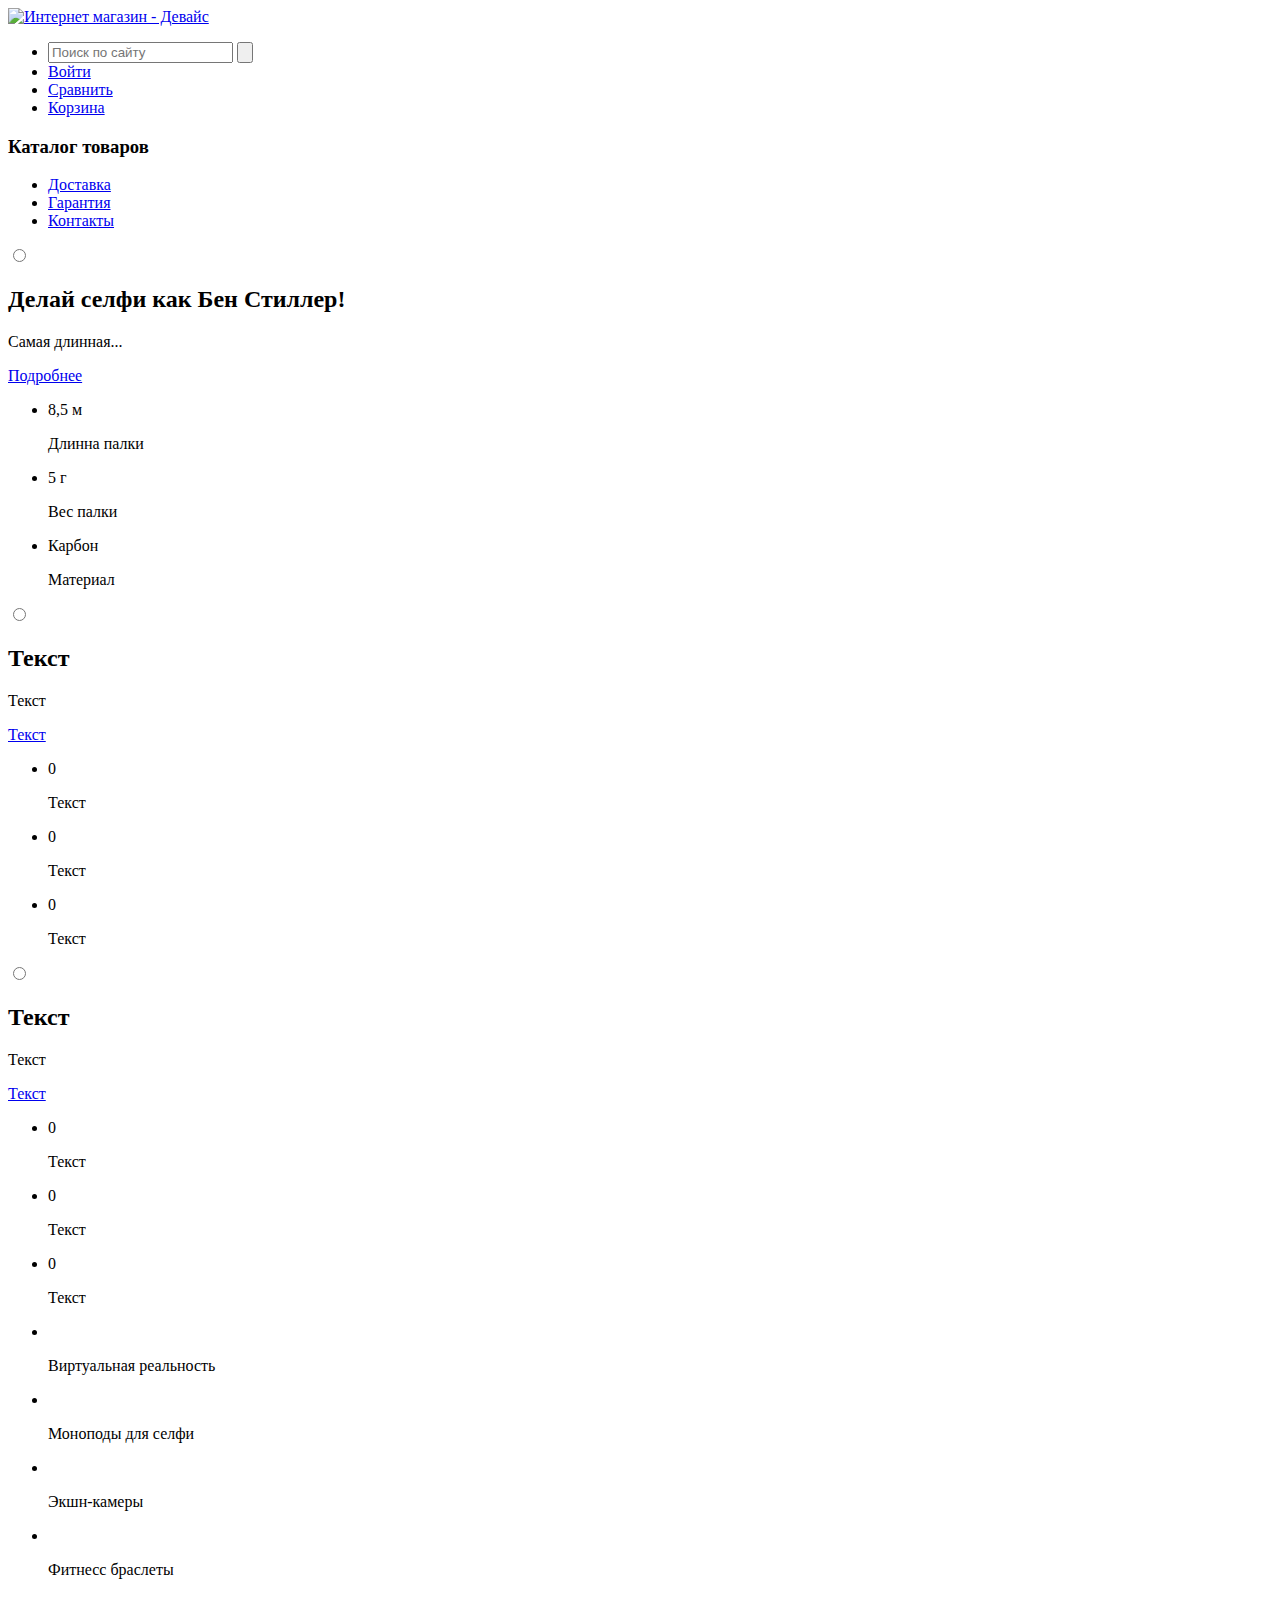
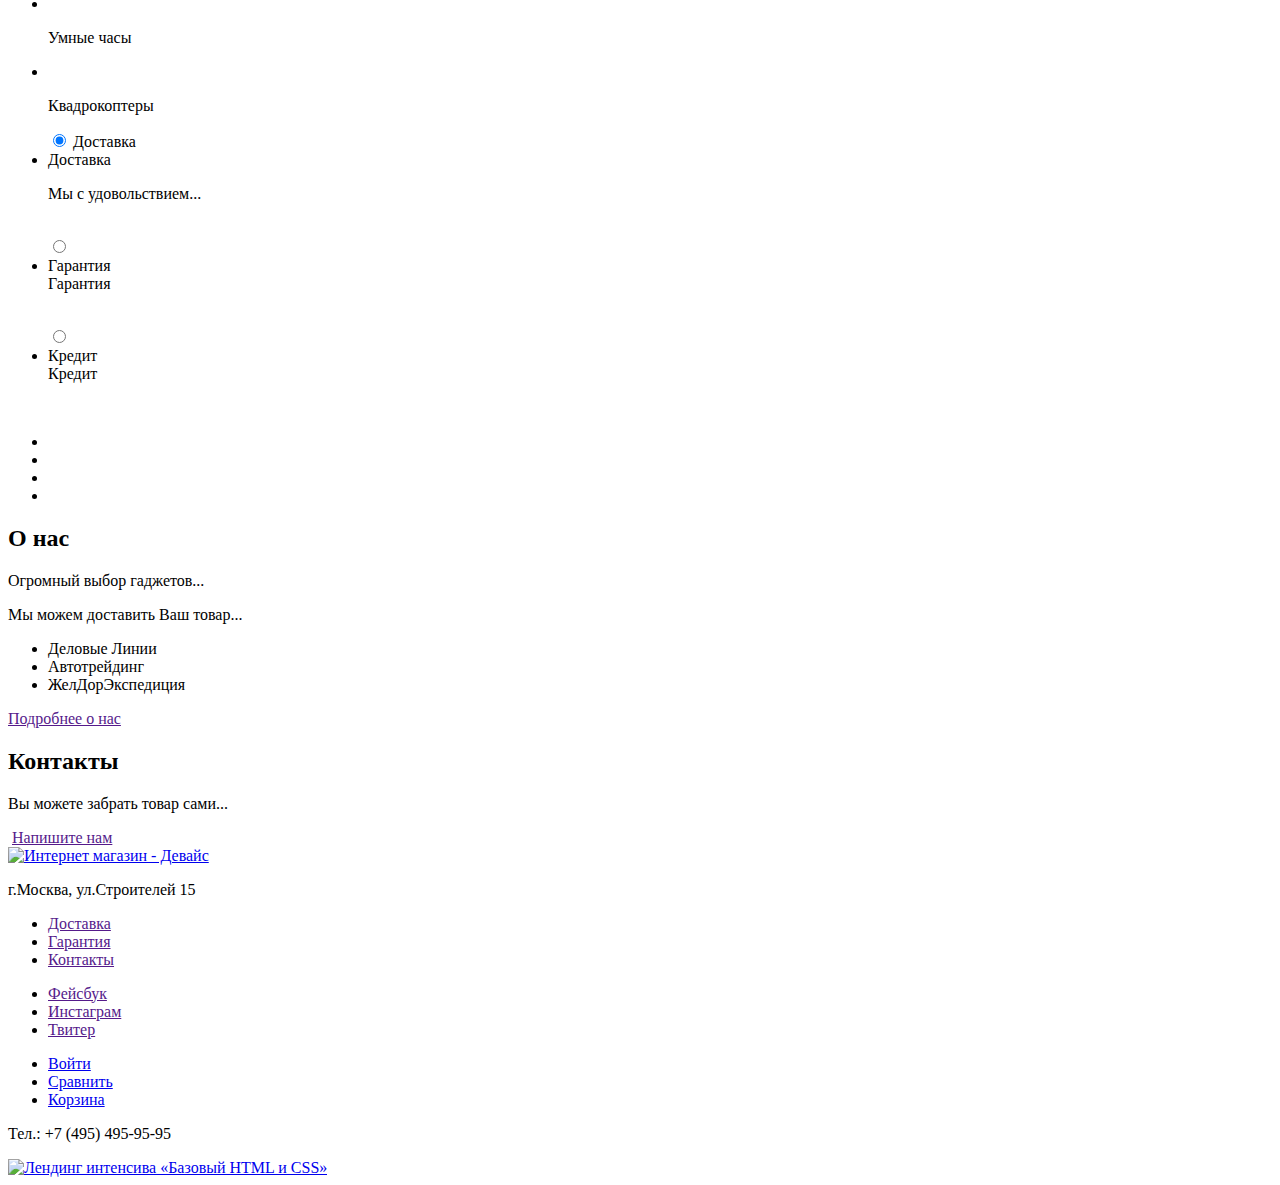
==== index.html @ 7735785a "Поправил классы и добавил слайдер" ====
<!DOCTYPE html>
<html lang="ru">
  <head>
    <meta charset="utf-8">
    <title>Интернет магазин будущего: "Девайс"</title>
  </head>
  <body>
    <header class="page-header">
      <div class="container">
        <nav class="main-navigation">
            <a href="index.html" class="logo"><img src="img/logo.png" width="135" height="40" alt="Интернет магазин - Девайс"></a>
          <ul class="page-nav-first">
            <li class="page-nav-first-action">
              <form>
                <input type="search" name="search" placeholder="Поиск по сайту">
                <button type="submit">
                  <img src="">
                </button>
              </form>
            </li>
            <li class="page-nav-first-action">
              <div class="user-block">
                <a class="login-link" href="#">Войти</a>
              </div>
            </li>
            <li class="page-nav-first-action">
              <div class="compare-block">
                <a class="compare-link" href="#">Сравнить</a>
              </div>
            </li>
            <li class="page-nav-first-action">
              <div class="basket-block">
                <a class="basket-link" href="#">Корзина</a>
              </div>
            </li>
          </ul>
        </nav>
            <nav class="page-nav-second">
              <h3>Каталог товаров</h3>
            <ul>
              <li class=page-nav-second-item>
                <a href="a">Доставка</a>
              </li>
              <li class=page-nav-second-item>
                <a href="a">Гарантия</a>
              </li>
              <li class=page-nav-second-item>
                <a href="a">Контакты</a>
              </li>
            </ul>
    </header>
          <main>
           <div class="container">
              <div class="slider-section">
                <input type="radio" name="type" value="slider-1" id='slider-1' checked/>
                <label for="slider-1">
                <h2>Делай селфи как Бен Стиллер!</h2>
                <p>Самая длинная...</p>
                <a href="#" class="promo-slider-action">Подробнее</a>
                <ul class="promo-slider-list">
                  <li class="promo-slider-item">
                    <span>8,5 м</span>
                    <p class="promo-slider-item-text">Длинна палки</p>
                  </li>
                  <li class="promo-slider-item">
                    <span>5 г</span>
                    <p class="promo-slider-item-text">Вес палки</p>
                  </li>
                  <li class="promo-slider-item">
                    <span>Карбон</span>
                    <p class="promo-slider-item-text">Материал</p>
                  </li>
                </ul class="promo-slider-list">
                </label>
                <input type="radio" name="type" value="slider-2" id='slider-2'/>
                <label for="slider-2">
                <h2>Текст</h2>
                <p>Текст</p>
                <a href="#" class="promo-slider-action">Текст</a>
                <ul class="promo-slider-list">
                  <li class="promo-slider-item">
                    <span>0</span>
                    <p class="promo-slider-item-text">Текст</p>
                  </li>
                  <li class="promo-slider-item">
                    <span>0</span>
                    <p class="promo-slider-item-text">Текст</p>
                  </li>
                  <li class="promo-slider-item">
                    <span>0</span>
                    <p class="promo-slider-item-text">Текст</p>
                  </li>
                </ul>
                </label>
                <input type="radio" name="type" value="slider-3" id='slider-3'/>
                <label for="slider-3">
                <h2>Текст</h2>
                <p>Текст</p>
                <a href="#" class="promo-slider-action">Текст</a>
                <ul>
                  <li class="promo-slider-item">
                    <span>0</span>
                    <p class="promo-slider-item-text">Текст</p>
                  </li>
                  <li class="promo-slider-item">
                    <span>0</span>
                    <p class="promo-slider-item-text">Текст</p>
                  </li>
                  <li class="promo-slider-item">
                    <span>0</span>
                    <p class="promo-slider-item-text">Текст</p>
                  </li>
                </ul>
                </label>
              </div>
              <div>
                <ul class="catalog">
                  <li class="catalog-item">
                    <img src="http://placehold.it/110x110" width="" height="" alt="">
                    <p>Виртуальная реальность</p>
                  </li>
                  <li class="catalog-item">
                    <img src="http://placehold.it/110x110" width="" height="" alt="">
                    <p>Моноподы для селфи</p>
                  </li>
                  <li class="catalog-item">
                    <img src="http://placehold.it/110x110" width="" height="" alt="">
                    <p>Экшн-камеры</p>
                  </li>
                  <li class="catalog-item">
                    <img src="http://placehold.it/110x110" width="" height="" alt="">
                    <p>Фитнесс браслеты</p>
                  </li>
                  <li class="catalog-item">
                    <img src="http://placehold.it/110x110" width="" height="" alt="">
                    <p>Умные часы</p>
                  </li>
                  <li class="catalog-item">
                    <img src="http://placehold.it/110x110" width="" height="" alt="">
                    <p>Квадрокоптеры</p>
                  </li>
                </ul>
              </div>
              <div class="features">
              <ul class="features-list">
                <input type="radio" name="type" value="features-tab-1" id='features-tab-1' checked/>
                <label for="features-tab-1">Доставка
                <li class="features-list-item">
                    <div class="features-list-item-about">
                      <span>Доставка</span>
                      <p>Мы с удовольствием...</p>
                      <img src="http://placehold.it/100x130" width="" height="" alt="">
                    </div>
                </li>
                </label>
                <input type="radio" name="type" value="features-tab-2" id='features-tab-2'/>
                <label for="features-tab-2">
                <li class="features-list-item">
                  <span>Гарантия</span>
                    <div class="features-list-item-about">
                      <span>Гарантия</span>
                      <p></p>
                      <img src="http://placehold.it/100x130" width="" height="" alt="">
                    </div>
                </li>
                </label>
                <input type="radio" name="type" value="features-tab-3" id='features-tab-3'/>
                <label for="features-tab-3">
                <li class="features-list-item">
                  <span>Кредит</span>
                    <div class="features-list-item-about">
                      <span>Кредит</span>
                      <p></p>
                      <img src="http://placehold.it/100x130" width="" height="" alt="">
                    </div>
                </li>
                </label>
              </ul>
              </div>
              <div class="partners">
                <ul class="partners-photo">
                  <li class="partners-photo-item">
                    <img src="http://placehold.it/250x100" width="" height="" alt="">
                  </li>
                  <li class="partners-photo-item">
                    <img src="http://placehold.it/250x100" width="" height="" alt="">
                  </li>
                  <li class="partners-photo-item">
                    <img src="http://placehold.it/250x100" width="" height="" alt="">
                  </li>
                  <li class="partners-photo-item">
                    <img src="http://placehold.it/250x100" width="" height="" alt="">
                  </li>
                </ul>
              </div>
              <div class="about-us">
                <h2>О нас</h2>
                <p>Огромный выбор гаджетов...</p>
                <p>Мы можем доставить Ваш товар...</p>
                <ul class="about-us">
                  <li class="about-us-item">Деловые Линии</li>
                  <li class="about-us-item">Автотрейдинг</li>
                  <li class="about-us-item">ЖелДорЭкспедиция</li>
                </ul>
                <a href="">Подробнее о нас</a>
              </div>
              <div class="contacts">
                <h2>Контакты</h2>
                <p>Вы можете забрать товар сами...</p>
                <img src="http://placehold.it/400x160" class="maps-photo" width="" height="" alt="">
                <a href="">Напишите нам</a>
              </div>
          </div>
         </main>
        <footer class="page-footer">
          <div class="container">
            <div class="logo">
            <a href="index.html"><img src="img/logo-white.png" width="135" height="40" alt="Интернет магазин - Девайс"></a>
          </div>
            <p>г.Москва, ул.Строителей 15</p>
          </div>
            <section class="footer-nav">
              <ul class="footer-nav">
                <li class="footer-nav-item">
                  <a href="">Доставка</a>
                </li>
                <li class="footer-nav-item">
                  <a href="">Гарантия</a>
                </li>
                <li class="footer-nav-item">
                  <a href="">Контакты</a>
                </li>
              </ul>
            </section>
            <section class="footer-social">
              <ul class="footer-social">
                <li class="footer-social-icon">
                  <a class="social-fb" href="">Фейсбук</a>
                </li>
                <li class="footer-social-icon">
                  <a class="social-inst" href="">Инстаграм</a>
                </li>
                <li class="footer-social-icon">
                  <a class="social-tw" href="">Твитер</a>
                </li>
              </ul>
            </section>
        <section class="footer-nav-second">
          <ul class="footer-nav-second">
            <li class="footer-nav-second-action">
              <div class="user-block">
                <a class="login-link" href="#">Войти</a>
              </div>
            </li>
            <li class="footer-nav-second-action">
              <div class="compare-block">
                <a class="compare-link" href="#">Сравнить</a>
              </div>
            </li>
            <li class="footer-nav-second-action">
              <div class="basket-block">
                <a class="basket-link" href="#">Корзина</a>
              </div>
            </li>
          </ul>
        </section>
          <p>Тел.: +7 (495) 495-95-95</p>
        <div class="footer-logo">
          <a href="https://htmlacademy.ru/intensive/htmlcss">
            <img src="http://placehold.it/35x35" class="footer-logo" width="" height="" alt="Лендинг интенсива «Базовый HTML и CSS»">
          </a>
        </div>
      </footer>
  </body>
</html>
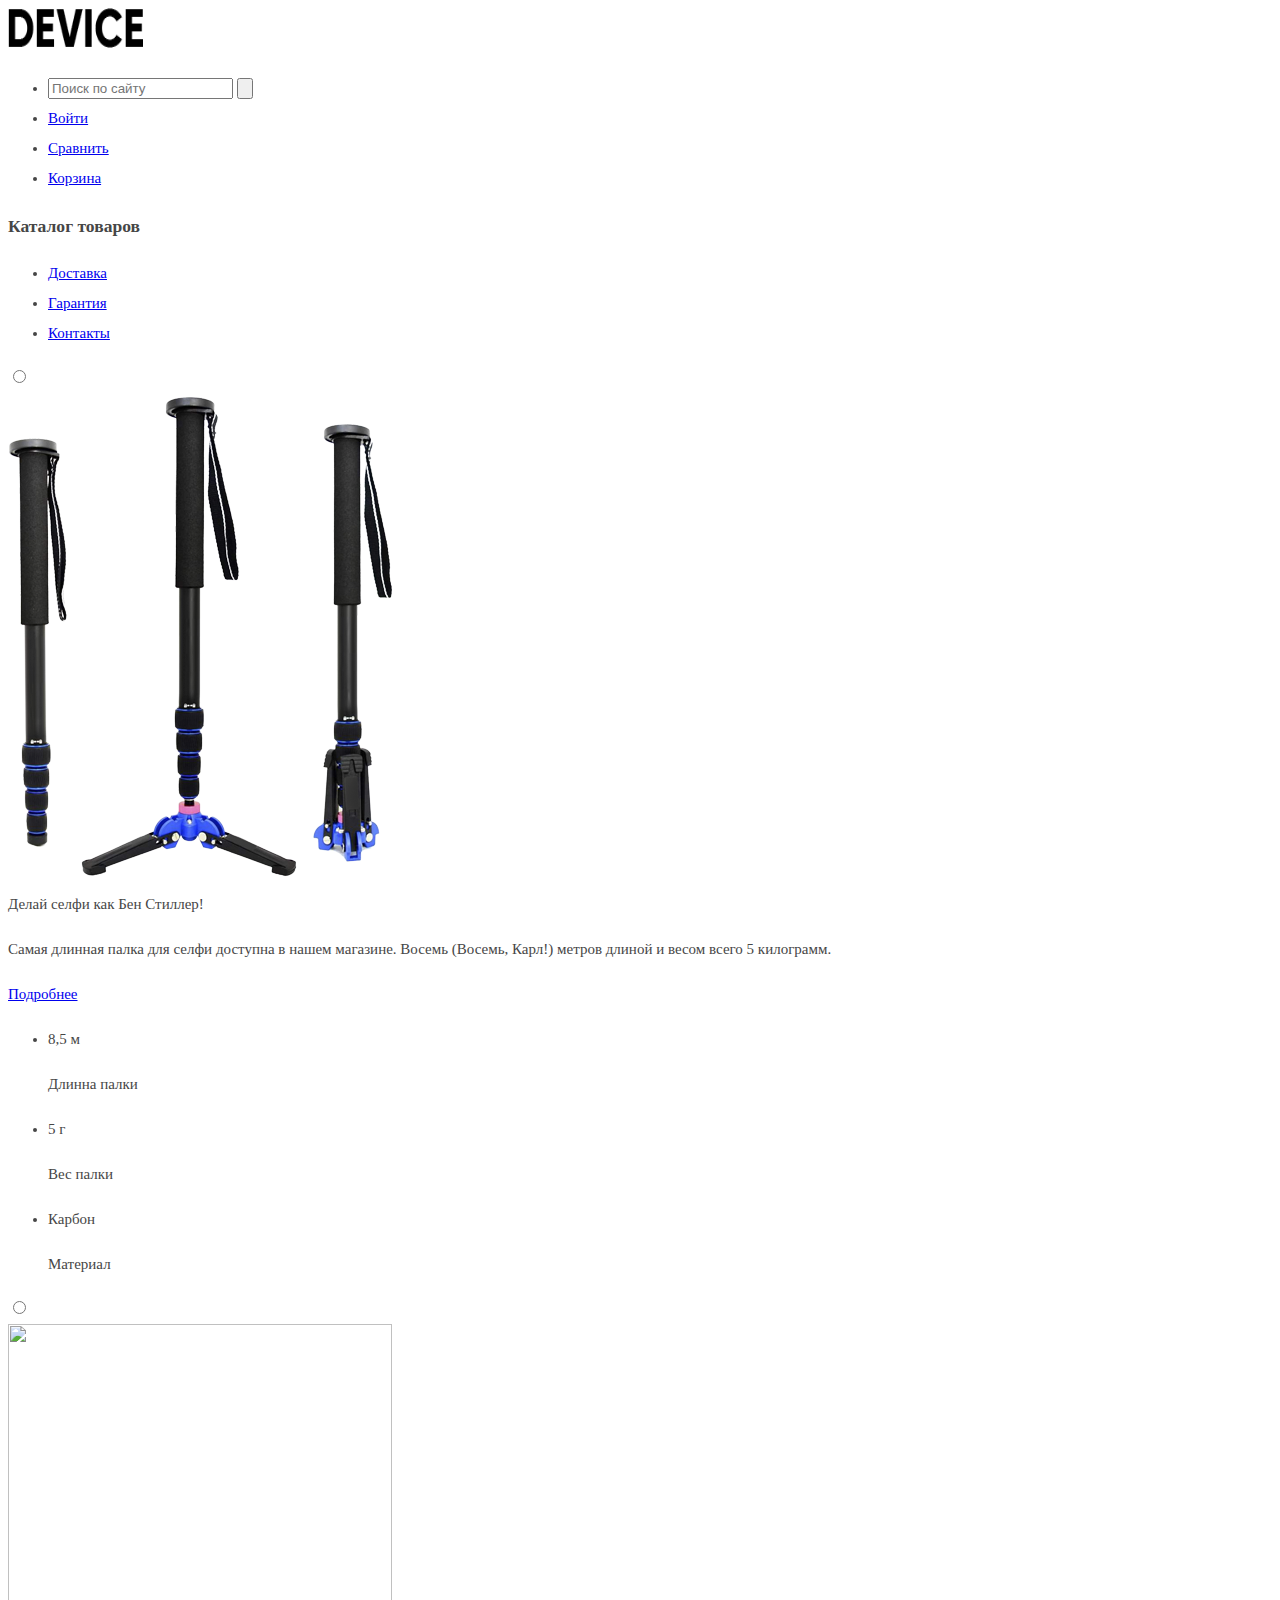
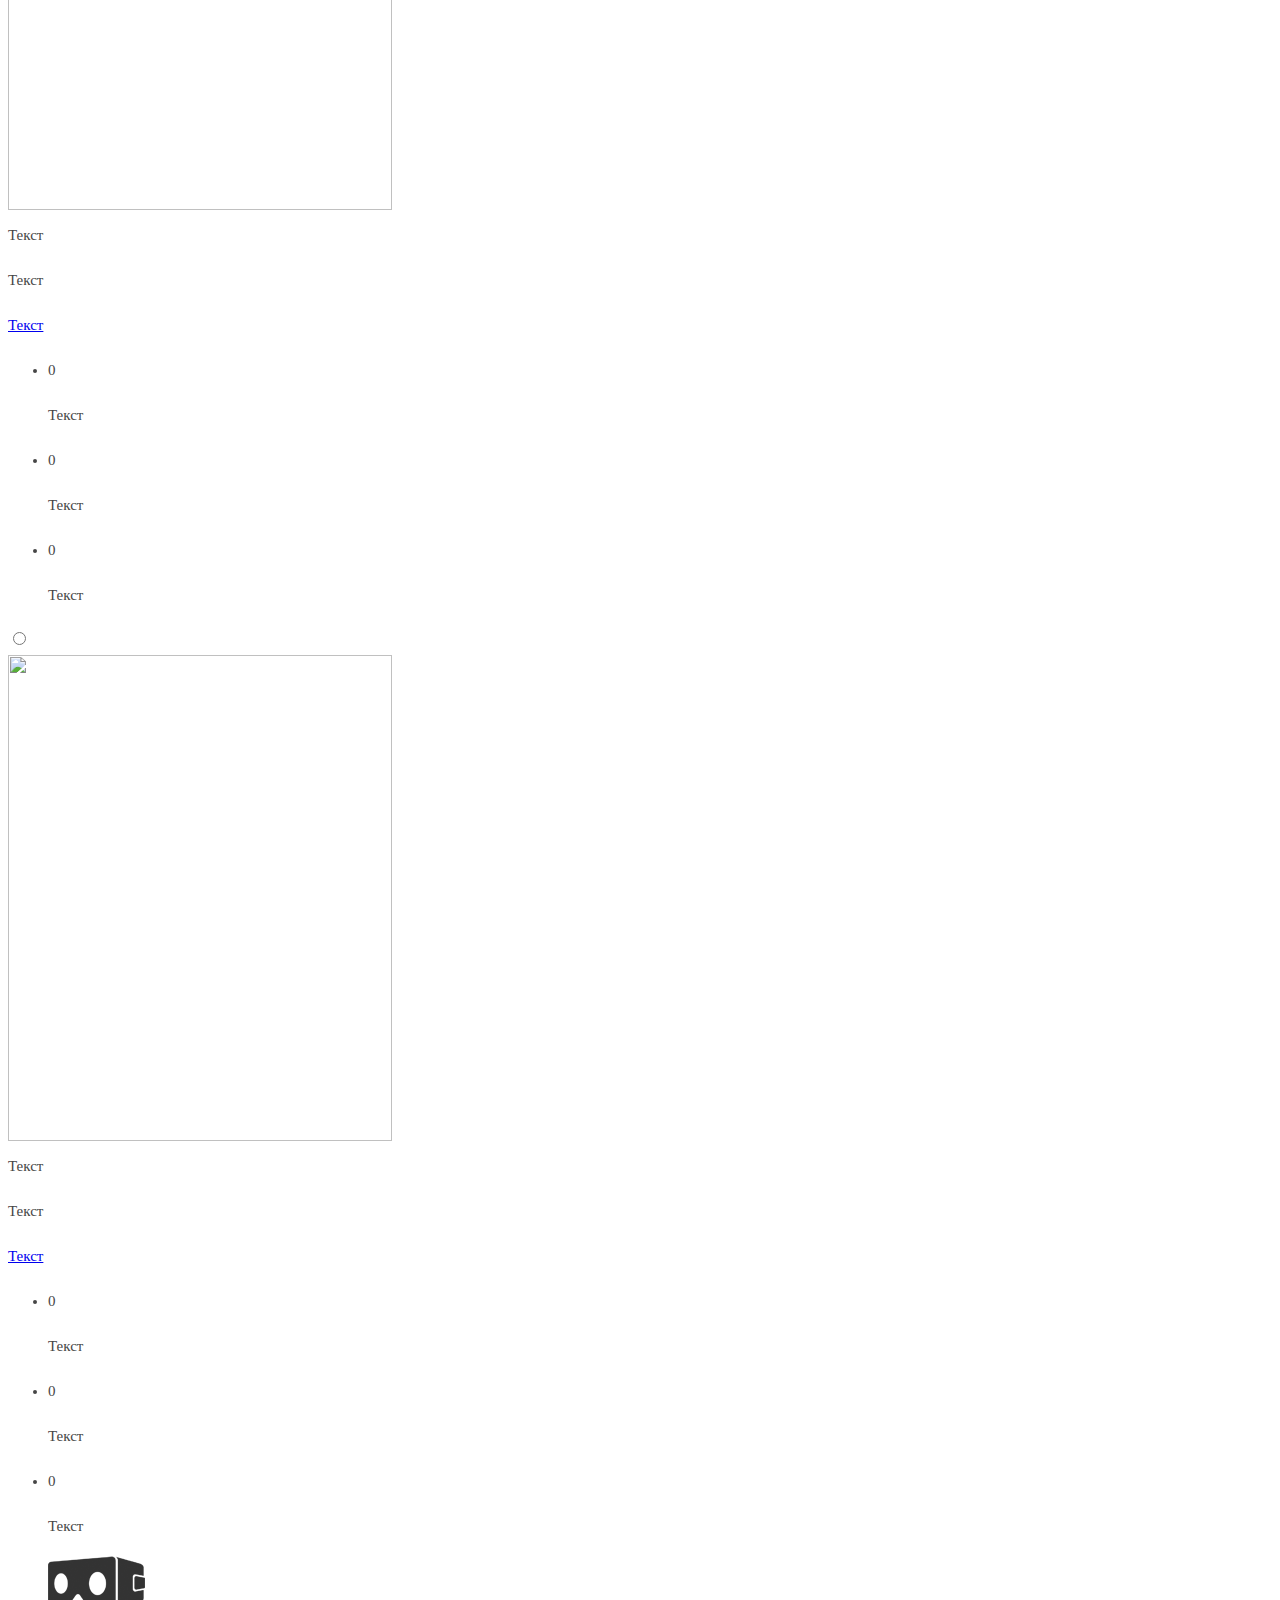
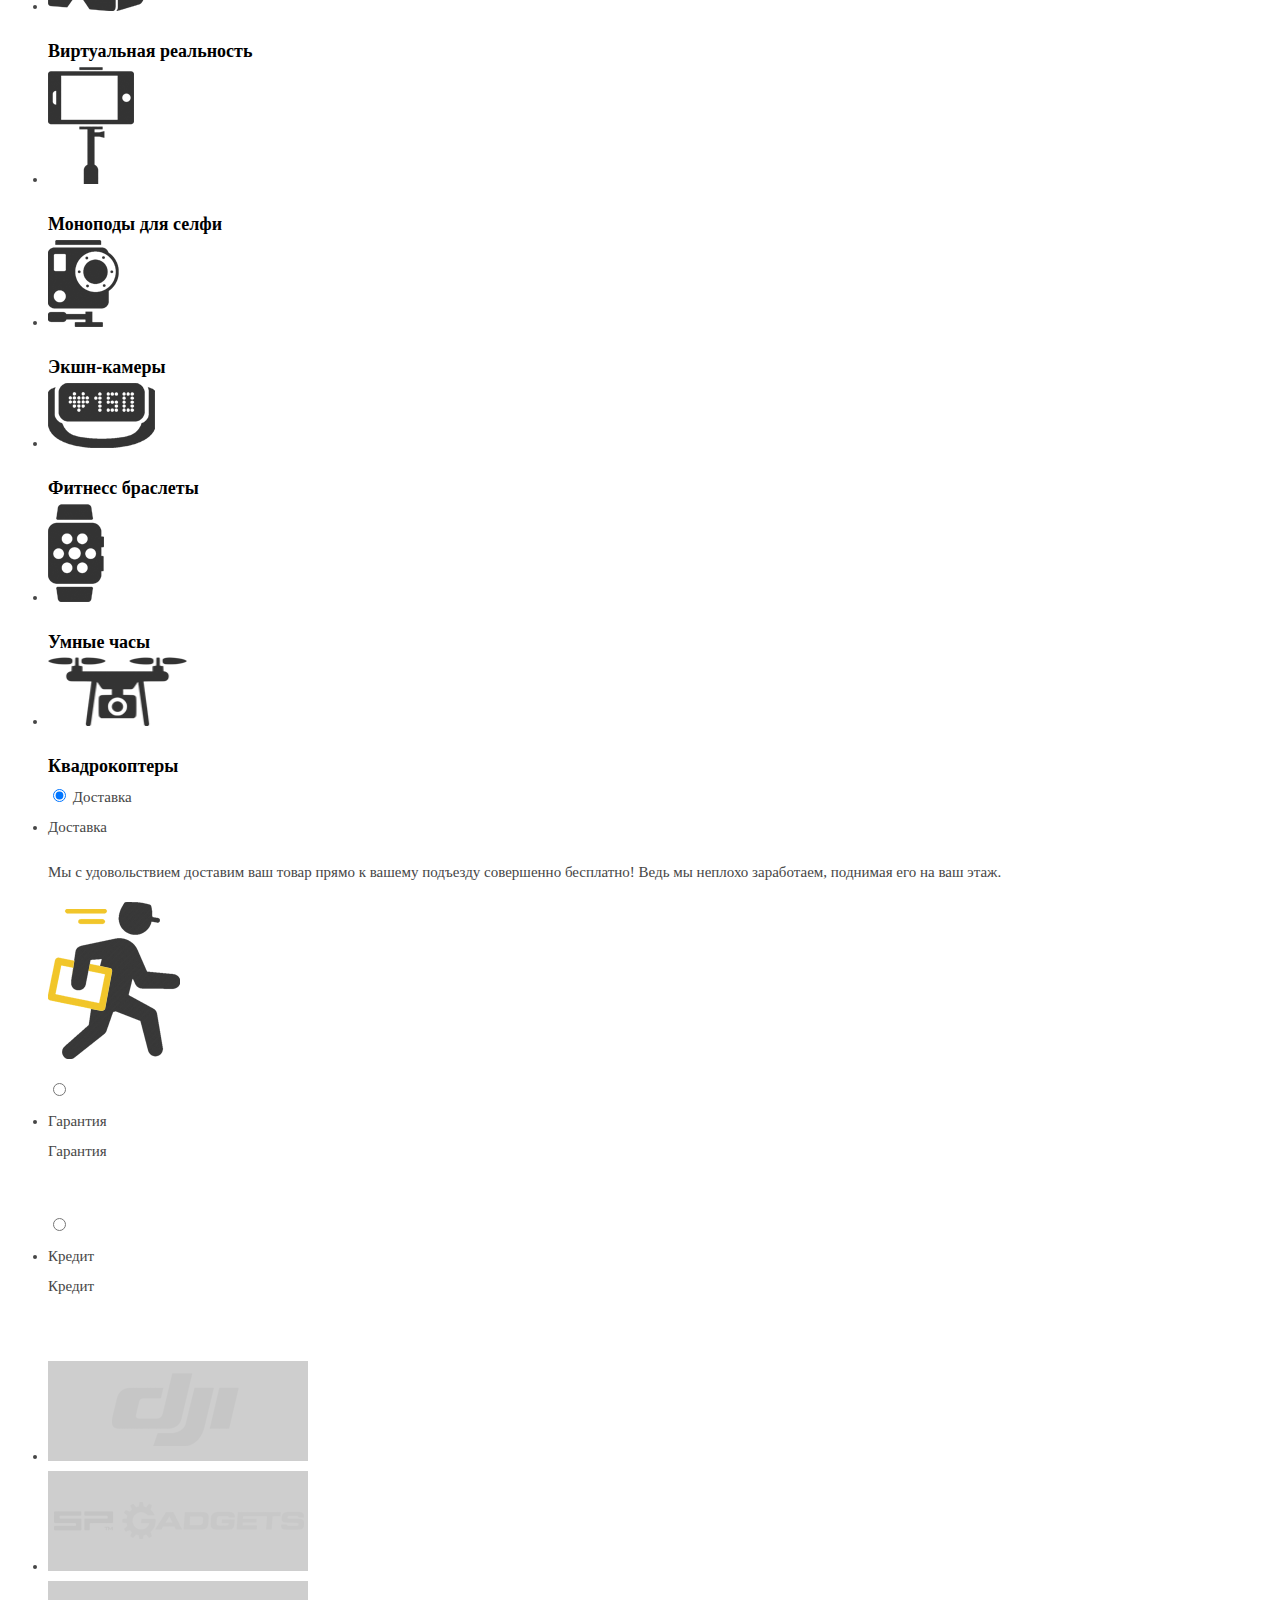
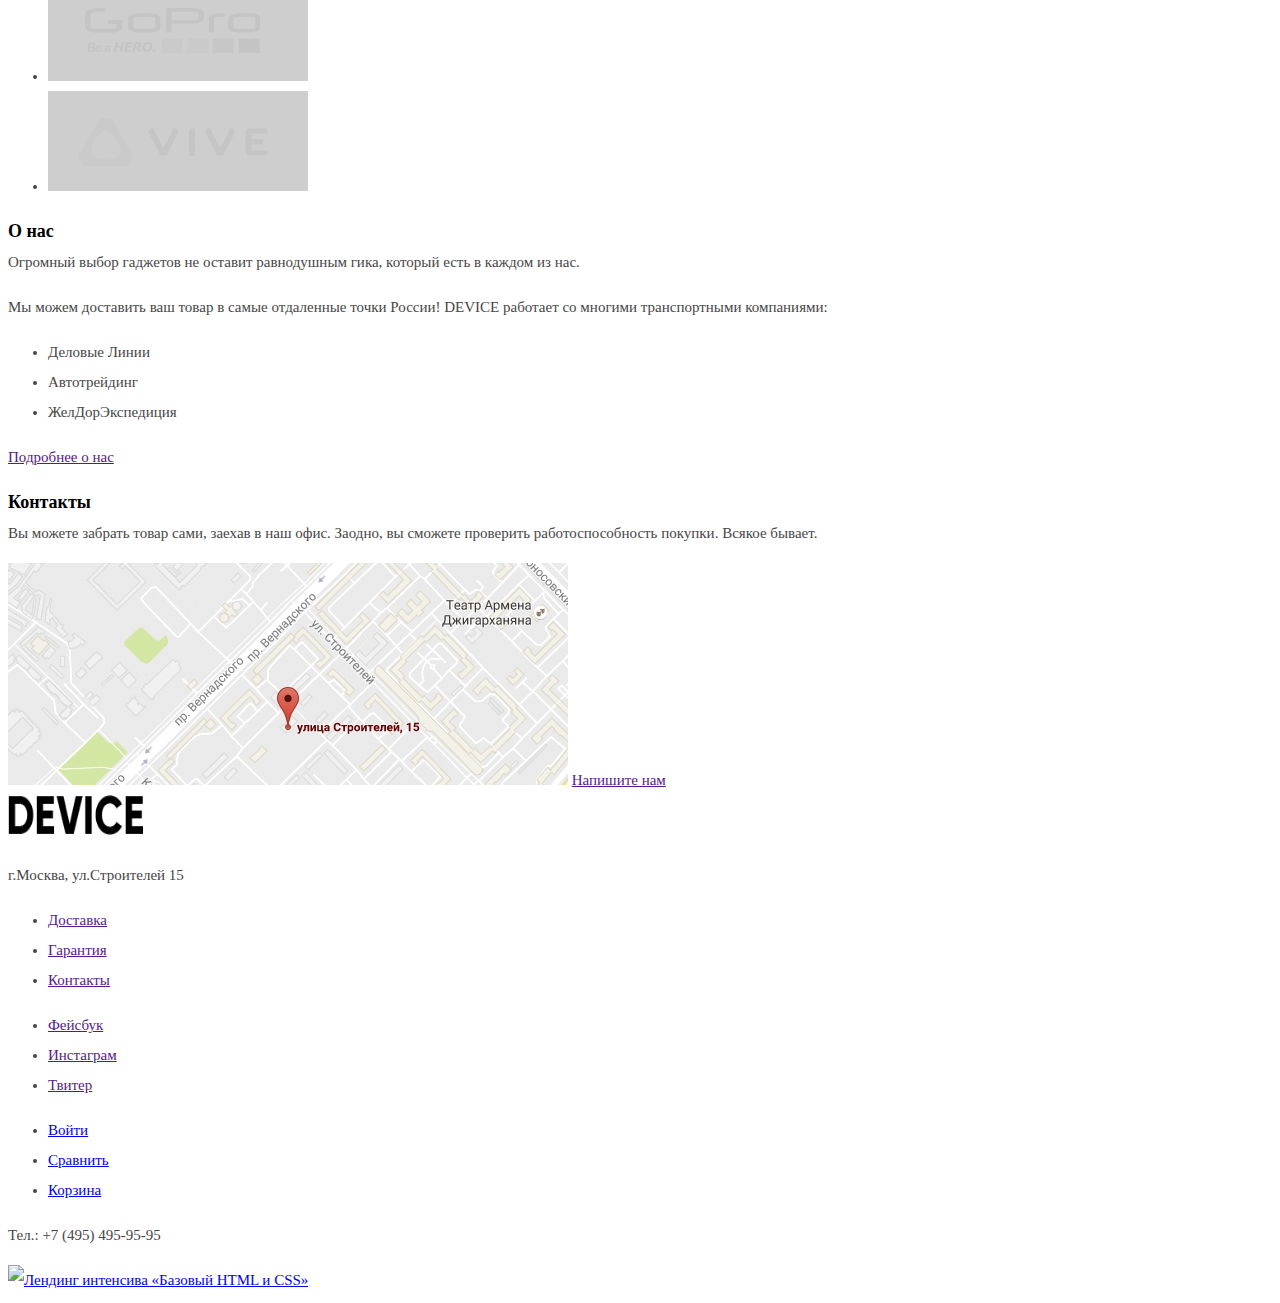
==== commit 45e1b5ab: "Добавил картинки, стили поправил ошибки" ====
--- a/index.html
+++ b/index.html
@@ -2,6 +2,7 @@
 <html lang="ru">
   <head>
     <meta charset="utf-8">
+    <link rel="stylesheet" href="css/style.css">
     <title>Интернет магазин будущего: "Девайс"</title>
   </head>
   <body>
@@ -54,8 +55,11 @@
               <div class="slider-section">
                 <input type="radio" name="type" value="slider-1" id='slider-1' checked/>
                 <label for="slider-1">
-                <h2>Делай селфи как Бен Стиллер!</h2>
-                <p>Самая длинная...</p>
+                <div class="slider-photo">
+                <img src="img/slider-1-png.png" width="384" height="486">
+                </div>
+                <span>Делай селфи как Бен Стиллер!</span>
+                <p>Самая длинная палка для селфи доступна в нашем магазине. Восемь (Восемь, Карл!) метров длиной и весом всего 5 килограмм.</p>
                 <a href="#" class="promo-slider-action">Подробнее</a>
                 <ul class="promo-slider-list">
                   <li class="promo-slider-item">
@@ -74,7 +78,10 @@
                 </label>
                 <input type="radio" name="type" value="slider-2" id='slider-2'/>
                 <label for="slider-2">
-                <h2>Текст</h2>
+                <div class="slider-photo">
+                <img src="img/slider-2-png.png" width="384" height="486">
+                </div>
+                <span>Текст</span>
                 <p>Текст</p>
                 <a href="#" class="promo-slider-action">Текст</a>
                 <ul class="promo-slider-list">
@@ -94,7 +101,10 @@
                 </label>
                 <input type="radio" name="type" value="slider-3" id='slider-3'/>
                 <label for="slider-3">
-                <h2>Текст</h2>
+                <div class="slider-photo">
+                <img src="img/slider-3-png.png" width="384" height="486">
+                </div>
+                <span>Текст</span>
                 <p>Текст</p>
                 <a href="#" class="promo-slider-action">Текст</a>
                 <ul>
@@ -116,28 +126,28 @@
               <div>
                 <ul class="catalog">
                   <li class="catalog-item">
-                    <img src="http://placehold.it/110x110" width="" height="" alt="">
-                    <p>Виртуальная реальность</p>
-                  </li>
-                  <li class="catalog-item">
-                    <img src="http://placehold.it/110x110" width="" height="" alt="">
-                    <p>Моноподы для селфи</p>
-                  </li>
-                  <li class="catalog-item">
-                    <img src="http://placehold.it/110x110" width="" height="" alt="">
-                    <p>Экшн-камеры</p>
-                  </li>
-                  <li class="catalog-item">
-                    <img src="http://placehold.it/110x110" width="" height="" alt="">
-                    <p>Фитнесс браслеты</p>
-                  </li>
-                  <li class="catalog-item">
-                    <img src="http://placehold.it/110x110" width="" height="" alt="">
-                    <p>Умные часы</p>
-                  </li>
-                  <li class="catalog-item">
-                    <img src="http://placehold.it/110x110" width="" height="" alt="">
-                    <p>Квадрокоптеры</p>
+                    <img src="img/popular-1-png.png" width="97" height="55" alt="Виртуальная реальность">
+                    <h2>Виртуальная реальность</h2>
+                  </li>
+                  <li class="catalog-item">
+                    <img src="img/popular-2-png.png" width="86" height="117" alt="Моноподы для селфи">
+                    <h2>Моноподы для селфи</h2>
+                  </li>
+                  <li class="catalog-item">
+                    <img src="img/popular-3-png.png" width="71" height="87" alt="Экшн-камеры">
+                    <h2>Экшн-камеры</h2>
+                  </li>
+                  <li class="catalog-item">
+                    <img src="img/popular-4-png.png" width="107" height="65" alt="Фитнесс браслеты">
+                    <h2>Фитнесс браслеты</h2>
+                  </li>
+                  <li class="catalog-item">
+                    <img src="img/popular-5-png.png" width="56" height="98" alt="Умные часы">
+                    <h2>Умные часы</h2>
+                  </li>
+                  <li class="catalog-item">
+                    <img src="img/poppular-6-png.png" width="139" height="69" alt="Квадрокоптеры">
+                    <h2>Квадрокоптеры</h2>
                   </li>
                 </ul>
               </div>
@@ -148,8 +158,8 @@
                 <li class="features-list-item">
                     <div class="features-list-item-about">
                       <span>Доставка</span>
-                      <p>Мы с удовольствием...</p>
-                      <img src="http://placehold.it/100x130" width="" height="" alt="">
+                      <p>Мы с удовольствием доставим ваш товар прямо к вашему подъезду совершенно бесплатно! Ведь мы неплохо заработаем, поднимая его на ваш этаж.</p>
+                      <img src="img/delivery-png.png" width="136" height="164" alt="Доставка">
                     </div>
                 </li>
                 </label>
@@ -180,23 +190,23 @@
               <div class="partners">
                 <ul class="partners-photo">
                   <li class="partners-photo-item">
-                    <img src="http://placehold.it/250x100" width="" height="" alt="">
-                  </li>
-                  <li class="partners-photo-item">
-                    <img src="http://placehold.it/250x100" width="" height="" alt="">
-                  </li>
-                  <li class="partners-photo-item">
-                    <img src="http://placehold.it/250x100" width="" height="" alt="">
-                  </li>
-                  <li class="partners-photo-item">
-                    <img src="http://placehold.it/250x100" width="" height="" alt="">
+                    <img src="img/logo-1-jpg.png" width="260" height="100" alt="Партнер 1">
+                  </li>
+                  <li class="partners-photo-item">
+                    <img src="img/logo-2-jpg.png" width="260" height="100" alt="Партнер 2">
+                  </li>
+                  <li class="partners-photo-item">
+                    <img src="img/logo-3-jpg.png" width="260" height="100" alt="Партнер 3">
+                  </li>
+                  <li class="partners-photo-item">
+                    <img src="img/logo-4-jpg.png" width="260" height="100" alt="Партнер 4">
                   </li>
                 </ul>
               </div>
               <div class="about-us">
                 <h2>О нас</h2>
-                <p>Огромный выбор гаджетов...</p>
-                <p>Мы можем доставить Ваш товар...</p>
+                <p>Огромный выбор гаджетов не оставит равнодушным гика, который есть в каждом из нас.</p>
+                <p>Мы можем доставить ваш товар в самые отдаленные точки России! DEVICE работает со многими транспортными компаниями:</p>
                 <ul class="about-us">
                   <li class="about-us-item">Деловые Линии</li>
                   <li class="about-us-item">Автотрейдинг</li>
@@ -206,8 +216,8 @@
               </div>
               <div class="contacts">
                 <h2>Контакты</h2>
-                <p>Вы можете забрать товар сами...</p>
-                <img src="http://placehold.it/400x160" class="maps-photo" width="" height="" alt="">
+                <p>Вы можете забрать товар сами, заехав в наш офис. Заодно, вы сможете проверить работоспособность покупки. Всякое бывает.</p>
+                <img src="img/map-jpg.jpg" class="maps-photo" width="560" height="222" alt="Карта проезда">
                 <a href="">Напишите нам</a>
               </div>
           </div>
@@ -215,7 +225,7 @@
         <footer class="page-footer">
           <div class="container">
             <div class="logo">
-            <a href="index.html"><img src="img/logo-white.png" width="135" height="40" alt="Интернет магазин - Девайс"></a>
+            <a href="index.html"><img src="img/logo.png" width="135" height="40" alt="Интернет магазин - Девайс"></a>
           </div>
             <p>г.Москва, ул.Строителей 15</p>
           </div>
--- a/css/style.css
+++ b/css/style.css
@@ -0,0 +1,19 @@
+body {
+  font-size: 15px;
+  font-weight: normal;
+  font-family: "Open Sans", "Gilroy";
+  line-height: 30px;
+  color: #464646;
+}
+
+h1 {
+  font-size: 47px;
+  height: 42px;
+  color: #000000;
+}
+
+h2 {
+  font-size: 18px;
+  height: 16px;
+  color: #000000;
+}
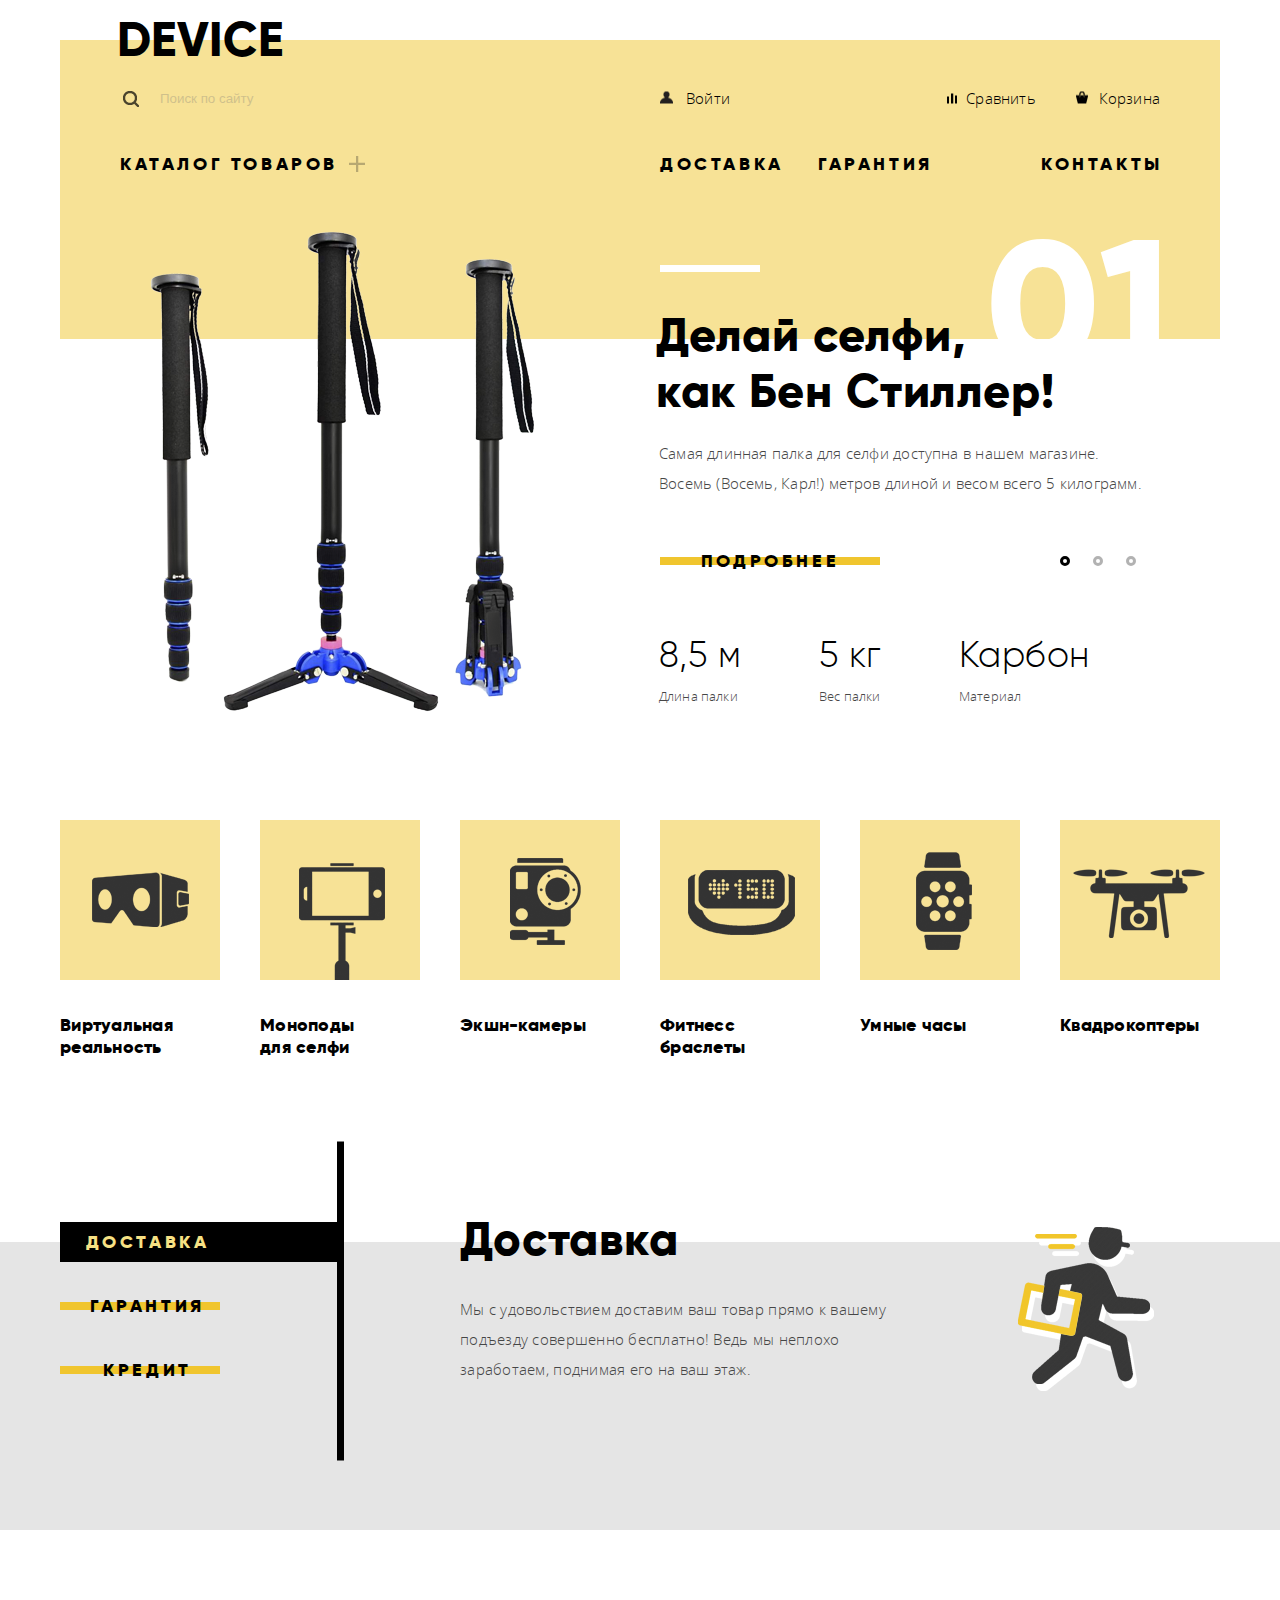
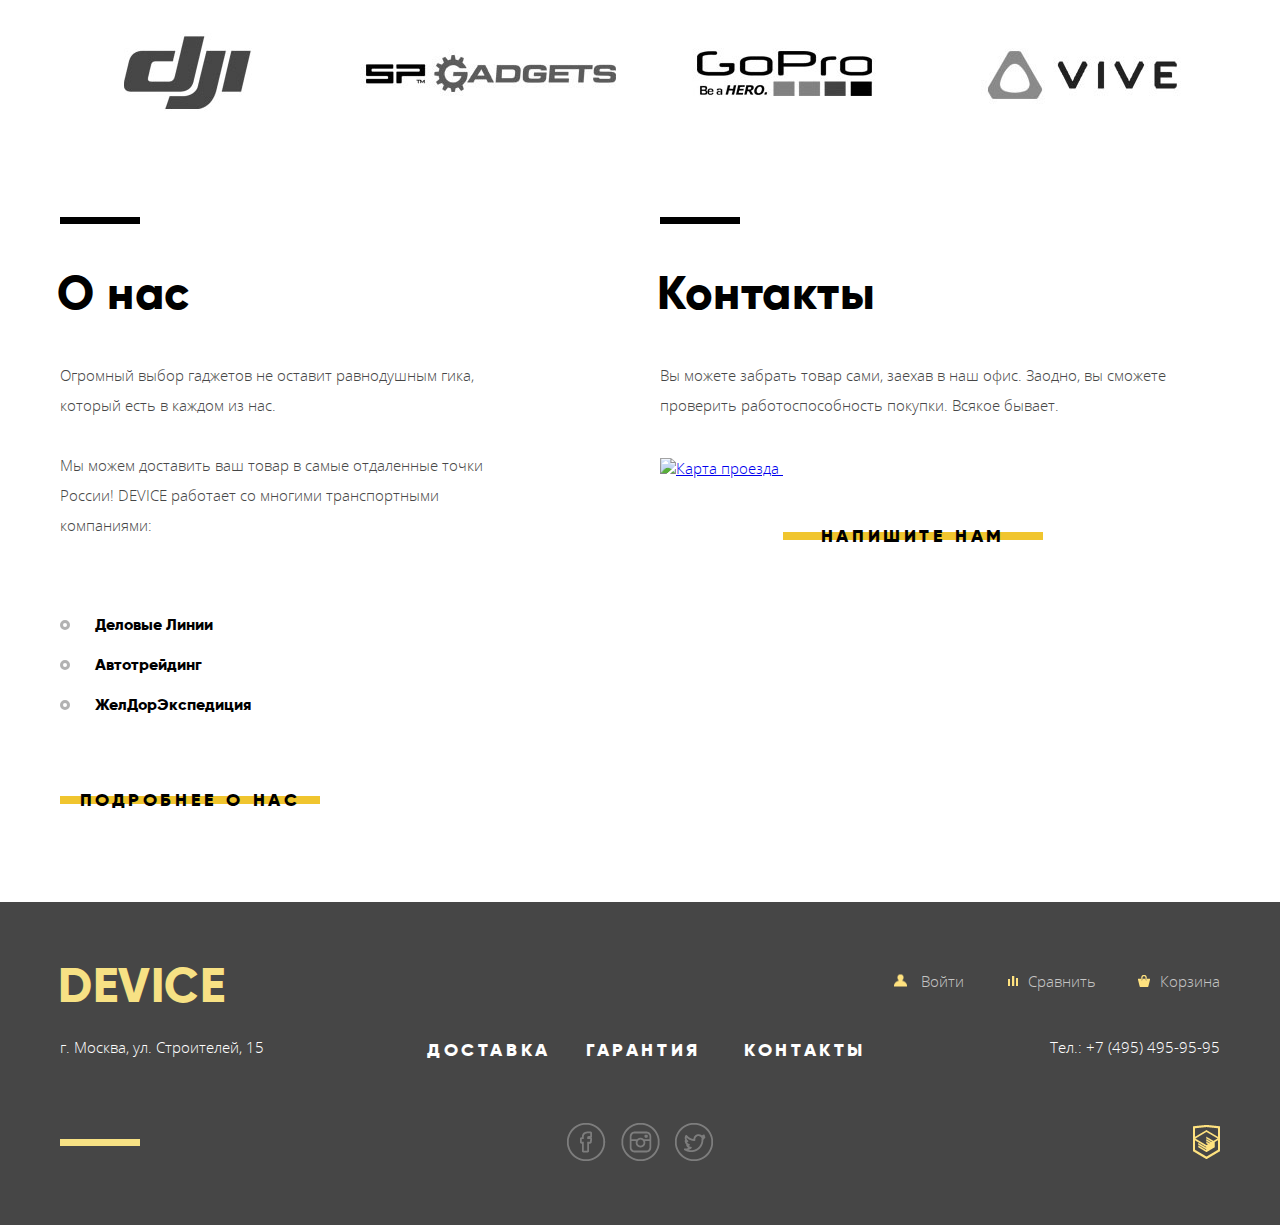
==== commit 34481b75: "Сделал полностью главную страницу" ====
--- a/index.html
+++ b/index.html
@@ -2,284 +2,312 @@
 <html lang="ru">
   <head>
     <meta charset="utf-8">
+    <link rel="stylesheet" href="css/normalize.css">
     <link rel="stylesheet" href="css/style.css">
     <title>Интернет магазин будущего: "Девайс"</title>
   </head>
   <body>
-    <header class="page-header">
-      <div class="container">
-        <nav class="main-navigation">
-            <a href="index.html" class="logo"><img src="img/logo.png" width="135" height="40" alt="Интернет магазин - Девайс"></a>
-          <ul class="page-nav-first">
-            <li class="page-nav-first-action">
-              <form>
-                <input type="search" name="search" placeholder="Поиск по сайту">
-                <button type="submit">
-                  <img src="">
-                </button>
-              </form>
-            </li>
-            <li class="page-nav-first-action">
-              <div class="user-block">
-                <a class="login-link" href="#">Войти</a>
-              </div>
-            </li>
-            <li class="page-nav-first-action">
-              <div class="compare-block">
-                <a class="compare-link" href="#">Сравнить</a>
-              </div>
-            </li>
-            <li class="page-nav-first-action">
-              <div class="basket-block">
-                <a class="basket-link" href="#">Корзина</a>
-              </div>
+  <input type="radio" id="main-item-btn-1" name="main-item-toggle" checked>
+  <input type="radio" id="main-item-btn-2" name="main-item-toggle">
+  <input type="radio" id="main-item-btn-3" name="main-item-toggle">
+  <input type="radio" id="services-btn-1" name="services-toggle" checked>
+  <input type="radio" id="services-btn-2" name="services-toggle">
+  <input type="radio" id="services-btn-3" name="services-toggle">
+   <header class="page-header container">
+    <div class="center clearfix">
+      <a class="logo">DEVICE</a>
+      <form class="search-form" action="https://echo.htmlacademy.ru" method="post">
+        <input class="search-form-field" type="search" name="search" placeholder="Поиск по сайту">
+        <input type="submit" name="submit" value="Найти">
+      </form>
+      <div class="user-block">
+        <a class="enter" href="#">Войти</a>
+        <a class="basket" href="#">Корзина</a>
+        <a class="compare" href="#">Сравнить</a>
+      </div>
+      <nav class="main-nav">
+        <ul class="main-catalog">
+          <li>
+            <a class="page-catalog main-links" href="#">Каталог товаров</a>
+            <ul class="catalog-add">
+              <li><a href="#">Виртуальная реальность</a></li>
+              <li><a href="#">Фитнесс-браслеты</a></li>
+              <li><a href="#">Квадрокоптеры</a></li>
+              <li><a href="#">Моноподы для селфи</a></li>
+              <li><a href="#">Умные часы</a></li>
+              <li><a href="#">Экшн-камеры</a></li>
+            </ul>
+          </li>
+          <li><a class="main-links" href="#">Доставка</a></li>
+          <li><a class="main-links" href="#">Гарантия</a></li>
+          <li><a class="main-links" href="#">Контакты</a></li>
+        </ul>
+      </nav>
+    </div>
+  </header>
+      <main class="index-main">
+      <section class="slider container">
+      <ul class="slider-btn">
+        <li>
+          <label for="main-item-btn-1"></label>
+        </li>
+        <li>
+          <label for="main-item-btn-2"></label>
+        </li>
+        <li>
+          <label for="main-item-btn-3"></label>
+        </li>
+      </ul>
+      <section class="main-item slider-first clearfix" id="slide-1">
+        <img src="img/slider-1.png" width="384" height="486" alt="Самая длинная палка для сэлфи">
+        <div class="main-description">
+          <span class="number-slide">01</span>
+          <h2>
+            Делай селфи,<br>
+            как Бен Стиллер!
+          </h2>
+          <p>
+            Самая длинная палка для селфи доступна в нашем магазине.
+          </p>
+          <p>
+            Восемь (Восемь, Карл!) метров длиной и весом всего 5 килограмм.
+          </p>
+          <a class="main-btn" href="#">Подробнее</a>
+          <ul class="main-features">
+            <li>
+              <span class="main-features-value">8,5 м</span>
+              <span class="main-features-type">Длина палки</span>
+            </li>
+            <li>
+              <span class="main-features-value">5 кг</span>
+              <span class="main-features-type">Вес палки</span>
+            </li>
+            <li>
+              <span class="main-features-value">Карбон</span>
+              <span class="main-features-type">Материал</span>
             </li>
           </ul>
-        </nav>
-            <nav class="page-nav-second">
-              <h3>Каталог товаров</h3>
-            <ul>
-              <li class=page-nav-second-item>
-                <a href="a">Доставка</a>
-              </li>
-              <li class=page-nav-second-item>
-                <a href="a">Гарантия</a>
-              </li>
-              <li class=page-nav-second-item>
-                <a href="a">Контакты</a>
-              </li>
-            </ul>
-    </header>
-          <main>
-           <div class="container">
-              <div class="slider-section">
-                <input type="radio" name="type" value="slider-1" id='slider-1' checked/>
-                <label for="slider-1">
-                <div class="slider-photo">
-                <img src="img/slider-1-png.png" width="384" height="486">
-                </div>
-                <span>Делай селфи как Бен Стиллер!</span>
-                <p>Самая длинная палка для селфи доступна в нашем магазине. Восемь (Восемь, Карл!) метров длиной и весом всего 5 килограмм.</p>
-                <a href="#" class="promo-slider-action">Подробнее</a>
-                <ul class="promo-slider-list">
-                  <li class="promo-slider-item">
-                    <span>8,5 м</span>
-                    <p class="promo-slider-item-text">Длинна палки</p>
-                  </li>
-                  <li class="promo-slider-item">
-                    <span>5 г</span>
-                    <p class="promo-slider-item-text">Вес палки</p>
-                  </li>
-                  <li class="promo-slider-item">
-                    <span>Карбон</span>
-                    <p class="promo-slider-item-text">Материал</p>
-                  </li>
-                </ul class="promo-slider-list">
-                </label>
-                <input type="radio" name="type" value="slider-2" id='slider-2'/>
-                <label for="slider-2">
-                <div class="slider-photo">
-                <img src="img/slider-2-png.png" width="384" height="486">
-                </div>
-                <span>Текст</span>
-                <p>Текст</p>
-                <a href="#" class="promo-slider-action">Текст</a>
-                <ul class="promo-slider-list">
-                  <li class="promo-slider-item">
-                    <span>0</span>
-                    <p class="promo-slider-item-text">Текст</p>
-                  </li>
-                  <li class="promo-slider-item">
-                    <span>0</span>
-                    <p class="promo-slider-item-text">Текст</p>
-                  </li>
-                  <li class="promo-slider-item">
-                    <span>0</span>
-                    <p class="promo-slider-item-text">Текст</p>
-                  </li>
-                </ul>
-                </label>
-                <input type="radio" name="type" value="slider-3" id='slider-3'/>
-                <label for="slider-3">
-                <div class="slider-photo">
-                <img src="img/slider-3-png.png" width="384" height="486">
-                </div>
-                <span>Текст</span>
-                <p>Текст</p>
-                <a href="#" class="promo-slider-action">Текст</a>
-                <ul>
-                  <li class="promo-slider-item">
-                    <span>0</span>
-                    <p class="promo-slider-item-text">Текст</p>
-                  </li>
-                  <li class="promo-slider-item">
-                    <span>0</span>
-                    <p class="promo-slider-item-text">Текст</p>
-                  </li>
-                  <li class="promo-slider-item">
-                    <span>0</span>
-                    <p class="promo-slider-item-text">Текст</p>
-                  </li>
-                </ul>
-                </label>
-              </div>
-              <div>
-                <ul class="catalog">
-                  <li class="catalog-item">
-                    <img src="img/popular-1-png.png" width="97" height="55" alt="Виртуальная реальность">
-                    <h2>Виртуальная реальность</h2>
-                  </li>
-                  <li class="catalog-item">
-                    <img src="img/popular-2-png.png" width="86" height="117" alt="Моноподы для селфи">
-                    <h2>Моноподы для селфи</h2>
-                  </li>
-                  <li class="catalog-item">
-                    <img src="img/popular-3-png.png" width="71" height="87" alt="Экшн-камеры">
-                    <h2>Экшн-камеры</h2>
-                  </li>
-                  <li class="catalog-item">
-                    <img src="img/popular-4-png.png" width="107" height="65" alt="Фитнесс браслеты">
-                    <h2>Фитнесс браслеты</h2>
-                  </li>
-                  <li class="catalog-item">
-                    <img src="img/popular-5-png.png" width="56" height="98" alt="Умные часы">
-                    <h2>Умные часы</h2>
-                  </li>
-                  <li class="catalog-item">
-                    <img src="img/poppular-6-png.png" width="139" height="69" alt="Квадрокоптеры">
-                    <h2>Квадрокоптеры</h2>
-                  </li>
-                </ul>
-              </div>
-              <div class="features">
-              <ul class="features-list">
-                <input type="radio" name="type" value="features-tab-1" id='features-tab-1' checked/>
-                <label for="features-tab-1">Доставка
-                <li class="features-list-item">
-                    <div class="features-list-item-about">
-                      <span>Доставка</span>
-                      <p>Мы с удовольствием доставим ваш товар прямо к вашему подъезду совершенно бесплатно! Ведь мы неплохо заработаем, поднимая его на ваш этаж.</p>
-                      <img src="img/delivery-png.png" width="136" height="164" alt="Доставка">
-                    </div>
-                </li>
-                </label>
-                <input type="radio" name="type" value="features-tab-2" id='features-tab-2'/>
-                <label for="features-tab-2">
-                <li class="features-list-item">
-                  <span>Гарантия</span>
-                    <div class="features-list-item-about">
-                      <span>Гарантия</span>
-                      <p></p>
-                      <img src="http://placehold.it/100x130" width="" height="" alt="">
-                    </div>
-                </li>
-                </label>
-                <input type="radio" name="type" value="features-tab-3" id='features-tab-3'/>
-                <label for="features-tab-3">
-                <li class="features-list-item">
-                  <span>Кредит</span>
-                    <div class="features-list-item-about">
-                      <span>Кредит</span>
-                      <p></p>
-                      <img src="http://placehold.it/100x130" width="" height="" alt="">
-                    </div>
-                </li>
-                </label>
-              </ul>
-              </div>
-              <div class="partners">
-                <ul class="partners-photo">
-                  <li class="partners-photo-item">
-                    <img src="img/logo-1-jpg.png" width="260" height="100" alt="Партнер 1">
-                  </li>
-                  <li class="partners-photo-item">
-                    <img src="img/logo-2-jpg.png" width="260" height="100" alt="Партнер 2">
-                  </li>
-                  <li class="partners-photo-item">
-                    <img src="img/logo-3-jpg.png" width="260" height="100" alt="Партнер 3">
-                  </li>
-                  <li class="partners-photo-item">
-                    <img src="img/logo-4-jpg.png" width="260" height="100" alt="Партнер 4">
-                  </li>
-                </ul>
-              </div>
+        </div>
+      </section>
+      <section class="main-item slider-second clearfix" id="slide-2">
+        <img src="img/slider-2.png" width="345" height="485" alt="Мотивирующий фитнесс-браслет">
+        <div class="main-description">
+          <span class="number-slide">02</span>
+          <h2>
+            Худеем<br>
+            правильно!
+          </h2>
+          <p>
+            Мотивирующие фитнесc-браслеты помогут найти в себе силы
+            не пропускать занятия и соблюдать диету.
+          </p>
+          <a class="main-btn" href="#">Подробнее</a>
+          <ul class="main-features">
+            <li>
+              <span class="main-features-value">48 часов</span>
+              <span class="main-features-type">Без подзарядки</span>
+            </li>
+          </ul>
+        </div>
+      </section>
+      <section class="main-item slider-third clearfix" id="slide-3">
+        <img src="img/slider-3.png" width="526" height="334" alt="Квадрокоптер с лазером">
+        <div class="main-description">
+          <span class="number-slide">03</span>
+          <h2>
+            Порхает как бабочка,<br>
+            жалит как пчела!
+          </h2>
+          <p>
+            Этот обычный, на первый взгляд, квадрокоптер оснащен<br>
+            мощным лазером, замаскированным под стандартную камеру.
+          </p>
+          <a class="main-btn" href="#">Подробнее</a>
+          <ul class="main-features">
+            <li>
+              <span class="main-features-value">800 м</span>
+              <span class="main-features-type">Дальность полета</span>
+            </li>
+            <li>
+              <span class="main-features-value">50 м</span>
+              <span class="main-features-type">Радиус поражения</span>
+            </li>
+          </ul>
+        </div>
+      </section>
+    </section>
+    <section class="type-items container">
+      <a class="type-item-link" href="#">
+        <div class="type-block m-type-block-virtual">
+          <img src="img/popular-1.png" width="97" height="55" alt="">
+        </div>
+        Виртуальная реальность
+      </a>
+      <a class="type-item-link" href="#">
+        <div class="type-block m-type-block-selfie">
+          <img src="img/popular-2.png" width="86" height="117" alt="">
+        </div>
+        Моноподы<br>
+        для селфи
+      </a>
+      <a class="type-item-link" href="#">
+        <div class="type-block m-type-block-cameras">
+          <img src="img/popular-3.png" width="71" height="87" alt="">
+        </div>
+        Экшн-камеры
+      </a>
+      <a class="type-item-link" href="#">
+        <div class="type-block m-type-block-bracelets">
+          <img src="img/popular-4.png" width="107" height="65" alt="">
+        </div>
+        Фитнесc браслеты
+      </a>
+      <a class="type-item-link" href="#">
+        <div class="type-block m-type-block-clocks">
+          <img src="img/popular-5.png" width="56" height="98" alt="">
+        </div>
+        Умные часы
+      </a>
+      <a class="type-item-link" href="#">
+        <div class="type-block m-type-block-quadro">
+          <img src="img/popular-6.png" width="132" height="69" alt="">
+        </div>
+        Квадрокоптеры
+      </a>
+    </section>
+      <section class="services">
+      <div class="container clearfix">
+        <ul class="services-btn">
+          <li>
+            <label class="main-btn" for="services-btn-1">Доставка</label>
+          </li>
+          <li>
+            <label class="main-btn" for="services-btn-2">Гарантия</label>
+          </li>
+          <li>
+            <label class="main-btn" for="services-btn-3">Кредит</label>
+          </li>
+        </ul>
+        <section class="services-item courier" id="services-courier">
+          <h2>Доставка</h2>
+          <p>
+            Мы с удовольствием доставим ваш товар прямо к вашему
+            подъезду совершенно бесплатно! Ведь мы неплохо
+            заработаем, поднимая его на ваш этаж.
+          </p>
+        </section>
+        <section class="services-item warranty" id="services-warranty">
+          <h2>Гарантия</h2>
+          <p>
+            Если из-за возгарания купленного у нас товара у вас сгорит
+            дом &#8212; не переживайте, мы выдадим вам новый.<br>
+            Товар, не дом, конечно же.
+          </p>
+        </section>
+        <section class="services-item credit" id="services-credit">
+          <h2>Кредит</h2>
+          <p>
+            Залезть в долговую яму стало проще! Кредитные
+            консультанты подберут для вас наиболее выгодные
+            условия кредита. Выгодные для нашего банка, разумеется.
+          </p>
+        </section>
+      </div>
+    </section>
+      <div class="partners container">
+        <a class="partner-link" href="#">
+          <img src="img/logo-1-grey.jpg" width="260" height="100" alt="">
+          <img src="img/logo-1.jpg" width="260" height="100" alt="">
+        </a>
+        <a class="partner-link" href="#">
+          <img src="img/logo-2-grey.jpg" width="260" height="100" alt="">
+          <img src="img/logo-2.jpg" width="260" height="100" alt="">
+        </a>
+        <a class="partner-link" href="#">
+          <img src="img/logo-3-grey.jpg" width="260" height="100" alt="">
+          <img src="img/logo-3.jpg" width="260" height="100" alt="">
+        </a>
+        <a class="partner-link" href="#">
+          <img src="img/logo-4-grey.jpg" width="260" height="100" alt="">
+          <img src="img/logo-4.jpg" width="260" height="100" alt="">
+        </a>
+      </div>
+            <div class="info-container clearfix container">
               <div class="about-us">
                 <h2>О нас</h2>
                 <p>Огромный выбор гаджетов не оставит равнодушным гика, который есть в каждом из нас.</p>
                 <p>Мы можем доставить ваш товар в самые отдаленные точки России! DEVICE работает со многими транспортными компаниями:</p>
-                <ul class="about-us">
-                  <li class="about-us-item">Деловые Линии</li>
-                  <li class="about-us-item">Автотрейдинг</li>
-                  <li class="about-us-item">ЖелДорЭкспедиция</li>
+                <ul class="about-us-delivery">
+                  <li class="about-us-delivery-item">Деловые Линии</li>
+                  <li class="about-us-delivery-item">Автотрейдинг</li>
+                  <li class="about-us-delivery-item">ЖелДорЭкспедиция</li>
                 </ul>
-                <a href="">Подробнее о нас</a>
+                <a href="#" class="main-btn">Подробнее о нас</a>
               </div>
               <div class="contacts">
                 <h2>Контакты</h2>
                 <p>Вы можете забрать товар сами, заехав в наш офис. Заодно, вы сможете проверить работоспособность покупки. Всякое бывает.</p>
-                <img src="img/map-jpg.jpg" class="maps-photo" width="560" height="222" alt="Карта проезда">
-                <a href="">Напишите нам</a>
+                <a class="map" href="https://yandex.ru/maps/?um=constructor:RDUQfAdTpPxf2D-3Zi5kxJBx49zXnQ6N&amp;source=constructorStatic" target="_blank">
+          <img src="https://api-maps.yandex.ru/services/constructor/1.0/static/?sid=RDUQfAdTpPxf2D-3Zi5kxJBx49zXnQ6N&amp;width=560&amp;height=222&amp;lang=ru_RU&amp;sourceType=constructor" alt="Карта проезда" width="560" height="222" style="border: 0;" />
+                <a class="write-us-btn main-btn" href="write-us.html">Напишите нам</a>
               </div>
+             </div>
           </div>
          </main>
         <footer class="page-footer">
-          <div class="container">
-            <div class="logo">
-            <a href="index.html"><img src="img/logo.png" width="135" height="40" alt="Интернет магазин - Девайс"></a>
-          </div>
-            <p>г.Москва, ул.Строителей 15</p>
-          </div>
-            <section class="footer-nav">
-              <ul class="footer-nav">
-                <li class="footer-nav-item">
-                  <a href="">Доставка</a>
-                </li>
-                <li class="footer-nav-item">
-                  <a href="">Гарантия</a>
-                </li>
-                <li class="footer-nav-item">
-                  <a href="">Контакты</a>
-                </li>
-              </ul>
-            </section>
-            <section class="footer-social">
-              <ul class="footer-social">
-                <li class="footer-social-icon">
-                  <a class="social-fb" href="">Фейсбук</a>
-                </li>
-                <li class="footer-social-icon">
-                  <a class="social-inst" href="">Инстаграм</a>
-                </li>
-                <li class="footer-social-icon">
-                  <a class="social-tw" href="">Твитер</a>
-                </li>
-              </ul>
-            </section>
-        <section class="footer-nav-second">
-          <ul class="footer-nav-second">
-            <li class="footer-nav-second-action">
-              <div class="user-block">
-                <a class="login-link" href="#">Войти</a>
-              </div>
-            </li>
-            <li class="footer-nav-second-action">
-              <div class="compare-block">
-                <a class="compare-link" href="#">Сравнить</a>
-              </div>
-            </li>
-            <li class="footer-nav-second-action">
-              <div class="basket-block">
-                <a class="basket-link" href="#">Корзина</a>
-              </div>
-            </li>
-          </ul>
-        </section>
-          <p>Тел.: +7 (495) 495-95-95</p>
-        <div class="footer-logo">
-          <a href="https://htmlacademy.ru/intensive/htmlcss">
-            <img src="http://placehold.it/35x35" class="footer-logo" width="" height="" alt="Лендинг интенсива «Базовый HTML и CSS»">
-          </a>
+            <div class="container clearfix">
+              <div class="footer-left">
+              <a>DEVICE</a>
+              <p>г. Москва, ул. Строителей, 15
+            </div>
+          <div class="footer-center">
+            <div class="footer-links">
+              <a href="#">Доставка</a>
+              <a href="#">Гарантия</a>
+              <a href="#">Контакты</a>
+            </div>
+          <div class="footer-social">
+            <a class="social-btn social-btn-fb" href="#">Фейсбук</a>
+            <a class="social-btn social-btn-inst" href="#">Инстаграм</a>
+            <a class="social-btn social-btn-tw" href="#">Твиттер</a>
+          </div>
+        </div>
+        <div class="footer-right">
+          <div class="footer-user-block">
+            <a class="footer-login" href="#">Войти</a>
+            <a class="footer-compare" href="#">Сравнить</a>
+            <a class="footer-basket" href="#">Корзина</a>
+          </div>
+          <div class="telephone">
+            Тел.: +7 (495) 495-95-95
+          </div>
+          <div class="copyright">
+            <a href="https://htmlacademy.ru" target="_blank">HTML Academy</a>
+          </div>
+          </div>
         </div>
       </footer>
-  </body>
+      <div class="modal-write-us">
+    <button class="modal-close" type="button">Закрыть</button>
+    <form class="form-write-us" action="https://echo.htmlacademy.ru" method="post">
+      <label class="form-write-us-name">
+        Ваше имя:
+        <input type="text" name="name" placeholder="Представтесь, пожалуйста">
+      </label>
+      <label class="form-write-us-email">
+        Ваш e-mail:
+        <input type="text" name="email" placeholder="Для отправки ответа">
+      </label>
+      <label class="form-write-us-letter">
+        Текст письма:
+        <textarea name="letter" placeholder="В свободной форме"></textarea>
+      </label>
+      <button class="main-btn" type="submit">Отправить</button>
+    </form>
+  </div>
+  <div class="modal-map" id="yandex-map">
+    <button class="modal-close" type="button">Закрыть</button>
+  </div>
+    <script type="text/javascript" charset="utf-8" async src="js/script.js"></script>
+</body>
 </html>
--- a/css/style.css
+++ b/css/style.css
@@ -1,19 +1,1539 @@
 body {
+  min-width: 1240px;
+
+  font-weight: normal;
   font-size: 15px;
+  font-family: "Open Sans Light", "Arial", sans-serif;
+  color: #464646;
+  padding: 0;
+  margin: 0;
+}
+
+@font-face {
+  font-weight: bold;
+  font-family: "Gilroy ExtraBold";
+  font-style: normal;
+
+  src: url("../fonts/gilroyextrabold.woff") format("woff"),
+  url("../fonts/gilroyextrabold.woff2") format("woff2");
+}
+
+@font-face {
+  font-weight: lighter;
+  font-family: "Gilroy Light";
+  font-style: normal;
+
+  src: url("../fonts/gilroylight.woff") format("woff"),
+  url("../fonts/gilroylight.woff2") format("woff2");
+}
+
+@font-face {
   font-weight: normal;
-  font-family: "Open Sans", "Gilroy";
+  font-family: "Open Sans";
+  font-style: normal;
+
+  src: url("../fonts/opensans.woff") format("woff"),
+  url("../fonts/opensans.woff2") format("woff2");;
+}
+
+@font-face {
+  font-weight: lighter;
+  font-family: "Open Sans Light";
+  font-style: normal;
+
+  src: url("../fonts/opensanslight.woff") format("woff"),
+  url("../fonts/opensanslight.woff2") format("woff2");
+}
+
+h1,
+h2 {
+  font-size: 47px;
+  font-family: "Gilroy ExtraBold", "Arial", sans-serif;
+  color: #000000;
+}
+
+body > input[type="radio"] {
+  display: none;
+}
+
+img {
+  max-width: 100%;
+}
+
+/*ГЛАВНАЯ КНОПКА НАЧАЛО*/
+.main-btn {
+  position: relative;
+  display: inline-block;
+  padding-top: 9px;
+  padding-right: 5px;
+  padding-bottom: 9px;
+  padding-left: 5px;
+  font-size: 18px;
+  font-family: "Gilroy ExtraBold", "Arial", sans-serif;
+  vertical-align: top;
+  text-align: center;
+  color: #000000;
+  text-transform: uppercase;
+  text-decoration: none;
+  letter-spacing: 3.6px;
+}
+
+.main-btn:active {
+  color: rgba(0, 0, 0, 0.3);
+}
+
+.main-btn::before {
+  content: "";
+  position: absolute;
+  top: 40%;
+  left: 0;
+  z-index: -1;
+  width: 100%;
+  height: 20%;
+  background-color: #f0c52e;
+  transition: all 0.2s ease-in-out;
+}
+
+.main-btn:hover::before {
+  top: 0;
+  height: 100%;
+}
+/*ГЛАВНАЯ КНОПКА КОНЕЦ*/
+
+
+/*ХЕДЕР НАЧАЛО*/
+
+.clearfix::after {
+  content: "";
+  display: table;
+  clear: both;
+}
+
+.container {
+  width: 1160px;
+  margin: 0 auto;
+}
+
+.page-header {
+  position: relative;
+  min-height: 265px;
+  margin-top: 40px;
+  padding-top: 34px;
+  background-color: #f7e296;
+}
+
+.center {
+  padding-right: 60px;
+  padding-left: 60px;
+}
+
+.logo {
+  position: absolute;
+  top: -30px;
+  left: 57px;
+  z-index: 0;
+  font-size: 48px;
+  font-family: "Gilroy ExtraBold", "Arial", sans-serif;
+  color: #000000;
+  text-decoration: none;
+  letter-spacing: 0.01em;
+}
+
+.logo[href]:hover {
+  color: #464646;
+}
+
+.logo[href]:active {
+  color: #666666;
+}
+
+.hidden {
+  display: none;
+}
+
+.search-form {
+  position: relative;
+  float: left;
+  width: 450px;
+  height: 49px;
+  margin-bottom: 30px;
+  line-height: 36px;
+}
+
+.search-form::before {
+  content: "";
+  position: absolute;
+  top: 50%;
+  left: 2px;
+  width: 18px;
+  height: 18px;
+  background-image: url("../img/sprite.png");
+  background-repeat: no-repeat;
+  background-position: -4px -340px;
+  -webkit-transform: translateY(-50%);
+      -ms-transform: translateY(-50%);
+          transform: translateY(-50%);
+}
+
+.search-form input[type="search"] {
+  width: 315px;
+  min-height: 49px;
+  padding-left: 40px;
+  background-color: #f7e296;
+  border: none;
+  border-top: 2px solid transparent;
+  border-bottom: 2px solid transparent;
+  opacity: 0.3;
+}
+
+.search-form input[type="search"]::-ms-clear {
+  display: none;
+}
+
+.search-form input[type="search"]:hover {
+  opacity: 0.6;
+}
+
+.search-form input[type="search"]:focus {
+  border-bottom: 2px solid black;
+  outline: none;
+  opacity: 1;
+}
+
+.search-form input[type="submit"] {
+  display: none;
+  width: 85px;
+  min-height: 49px;
+  margin-left: -4px;
+  background-color: #f7e296;
+  border: 2px solid black;
+  outline: none;
+  cursor: pointer;
+}
+
+.search-form input[type="submit"]:hover {
+  color: #ffffff;
+  background-color: #000000;
+}
+
+.search-form input[type="submit"]:active {
+  color: rgba(255, 255, 255, 0.3);
+}
+
+.search-form-field:focus + input[type="submit"],
+.search-form-field + input[type="submit"]:active {
+  display: inline-block;
+  vertical-align: bottom;
+}
+
+
+.user-block {
+  float: right;
+  width: 500px;
+  margin-top: 6px;
+}
+
+.user-block a {
+  position: relative;
+  float: right;
+  margin-left: 37px;
+  padding-left: 26px;
+  line-height: 36px;
+  color: #000000;
+  text-decoration: none;
+  letter-spacing: 0.012em;
+}
+
+a.enter {
+  float: left;
+  margin-left: 0;
+}
+
+a.exit {
+  float: left;
+  margin-left: 20px;
+  padding-left: 0;
+  opacity: 0.3;
+}
+
+.user-block a::before {
+  content: "";
+  position: absolute;
+  top: 50%;
+  left: 0;
+  width: 14px;
+  height: 13px;
+  background-image: url("../img/sprite.png");
+  background-repeat: no-repeat;
+  -webkit-transform: translateY(-50%);
+      -ms-transform: translateY(-50%);
+          transform: translateY(-50%);
+}
+
+a.exit::before {
+  display: none;
+}
+
+a.enter::before {
+  top: 48%;
+  left: -1px;
+  background-position: -4px -467px;
+}
+
+a.basket::before {
+  left: 2px;
+  background-position: -4px -5px;
+}
+
+a.compare::before {
+  top: 55%;
+  left: 6px;
+  background-position: -4px -71px;
+}
+
+.user-block a:hover {
+  opacity: 0.6;
+}
+
+.user-block a:active {
+  opacity: 0.3;
+}
+
+.main-nav {
+  position: relative;
+  clear: both;
+}
+
+.main-nav ul {
+  padding-left: 0;
+  font-size: 0;
+}
+
+.main-nav li {
+  display: inline-block;
+  vertical-align: baseline;
+}
+
+.main-links {
+  font-size: 18px;
+  font-family: "Gilroy ExtraBold", "Arial", sans-serif;
+  color: #000000;
+  text-transform: uppercase;
+  text-decoration: none;
+  letter-spacing: 0.2em;
+}
+
+.main-nav a:hover {
+  opacity: 0.6;
+}
+
+.main-nav a:active {
+  opacity: 0.3;
+}
+
+.main-catalog > li:first-of-type {
+  width: 260px;
+  margin-right: 280px;
+  margin-left: 0;
+}
+
+.page-catalog {
+  position: relative;
+  padding-right: 27px;
+}
+
+.page-catalog::after {
+  content: "";
+  position: absolute;
+  top: 50%;
+  right: 0;
+  width: 16px;
+  height: 16px;
+  background-image: url("../img/sprite.png");
+  background-repeat: no-repeat;
+  background-position: -5px -315px;
+  -webkit-transform: translateY(-50%);
+      -ms-transform: translateY(-50%);
+          transform: translateY(-50%);
+}
+
+.main-catalog > li:nth-of-type(2) {
+  width: 130px;
+}
+
+.main-catalog > li:nth-of-type(3) {
+  width: 120px;
+  margin-left: 28px;
+}
+
+.main-catalog > li:last-of-type {
+  width: 120px;
+  margin-right: -1px;
+  margin-left: 103px;
+}
+
+.catalog-add {
+  position: absolute;
+  top: 20px;
+  z-index: 5;
+  display: none;
+  width: 640px;
+  min-height: 144px;
+  padding-top: 22px;
+  font-size: 0;
+  background-color: #f7e296;
+}
+
+.catalog-add::before {
+  content: "";
+  position: absolute;
+  bottom: 0;
+  left: -60px;
+  z-index: -1;
+  width: 1160px;
+  height: 100%;
+  padding-top: 0;
+  background-color: #f7e296;
+}
+
+.page-catalog:hover + .catalog-add,
+.catalog-add:hover {
+  display: block;
+}
+
+.catalog-add li:nth-child(3n+1) {
+  margin-right: 40px;
+}
+
+.catalog-add li:last-child {
+  display: block;
+}
+
+.catalog-add li {
+  display: inline-block;
+  width: 200px;
+  vertical-align: baseline;
+}
+
+.catalog-add a {
+  font-size: 15px;
+  line-height: 36px;
+  color: #000000;
+  text-decoration: none;
+}
+
+/*ХЕДЕР КОНЕЦ*/
+
+
+/*СЛАЙДЕР НАЧАЛО*/
+.main-item {
+  position: relative;
+  top: -108px;
+
+  display: none;
+  min-height: 400px;
+  padding-right: 50px;
+}
+
+.slider {
+  position: relative;
+
+  min-height: 495px;
+}
+
+.main-item img {
+  float: left;
+}
+
+.slider-first img {
+  position: relative;
+  top: -3px;
+
+  padding-left: 90px;
+}
+
+.slider-second img {
+  padding-top: 9px;
+  padding-left: 116px;
+}
+
+.slider-third img {
+  padding-top: 62px;
+  padding-left: 31px;
+}
+
+.slider-btn {
+  position: absolute;
+  right: 84px;
+  bottom: 273px;
+  z-index: 3;
+
+  padding-left: 0;
+
+  font-size: 0;
+}
+
+.slider-btn li {
+  display: inline-block;
+  margin-left: 23px;
+
+  vertical-align: baseline;
+}
+
+.slider-btn li:first-child {
+  margin-left: 0;
+}
+
+.slider-btn label {
+  padding: 2px;
+
+  background-color: transparent;
+  border: 3px solid #000000;
+  border-radius: 50%;
+  outline: none;
+  cursor: pointer;
+  opacity: 0.3;
+}
+
+.slider-btn label:hover {
+  opacity: 0.4;
+}
+
+#main-item-btn-1:checked ~ .index-main label[for="main-item-btn-1"],
+#main-item-btn-2:checked ~ .index-main label[for="main-item-btn-2"],
+#main-item-btn-3:checked ~ .index-main label[for="main-item-btn-3"] {
+  opacity: 1;
+}
+
+#main-item-btn-1:checked ~ .index-main #slide-1,
+#main-item-btn-2:checked ~ .index-main #slide-2,
+#main-item-btn-3:checked ~ .index-main #slide-3 {
+  display: block;
+}
+
+.main-description {
+  position: relative;
+
+  float: right;
+  width: 511px;
+  padding-top: 35px;
+}
+
+.main-description::before {
+  content: "";
+  position: absolute;
+  top: 34px;
+  right: 410px;
+
+  width: 100px;
+  height: 7px;
+
+  background-color: #ffffff;
+}
+
+.number-slide {
+  position: absolute;
+  top: -15px;
+  right: -6px;
+  z-index: 1;
+
+  font-size: 180px;
+  line-height: 180px;
+  font-family: "Gilroy ExtraBold", "Arial", sans-serif;
+  color: #ffffff;
+  letter-spacing: 4px;
+}
+
+.main-description h2 {
+  position: relative;
+  z-index: 2;
+
+  margin-top: 41px;
+  margin-bottom: 19px;
+  margin-left: -3px;
+
+  line-height: 56px;
+  letter-spacing: 0.012em;
+  word-spacing: 0.012em;
+}
+
+.main-description h2::first-line {
+  letter-spacing: 0.016em;
+}
+
+.main-description p {
+  width: 485px;
+  margin: 0;
+
   line-height: 30px;
-  color: #464646;
-}
-
-h1 {
-  font-size: 47px;
-  height: 42px;
+  letter-spacing: 0.012em;
+  word-spacing: 0.01em;
+}
+
+.main-description p:last-of-type {
+  margin-bottom: 43px;
+}
+
+.main-description a {
+  min-width: 210px;
+  max-width: 385px;
+  margin-bottom: 53px;
+  margin-left: 1px;
+}
+
+.device-btn:hover::before {
+  top: 0;
+
+  height: 100%;
+}
+
+.main-features {
+  padding-left: 0;
+
+  list-style: none;
+  font-size: 0;
+}
+
+.main-features li {
+  display: inline-block;
+
+  vertical-align: baseline;
+}
+
+.main-features li:first-of-type {
+  width: 160px;
+}
+
+.main-features li:not(:first-of-type) {
+  width: 140px;
+}
+
+.main-features .main-features-value {
+  display: block;
+
+  font-size: 36px;
+  font-family: "Gilroy Light", "Arial", sans-serif;
   color: #000000;
-}
-
-h2 {
+  letter-spacing: 0.012em;
+}
+
+.main-features-type {
+  display: block;
+  margin-top: 10px;
+
+  font-size: 13px;
+  line-height: 20px;
+  font-family: "Open Sans Light", "Arial", sans-serif;
+  vertical-align: baseline;
+  letter-spacing: 0.012em;
+}
+/*СЛАЙДЕР КОНЕЦ*/
+
+/*СЕКЦИЯ ТОВАРОВ НАЧАЛО*/
+.type-items {
+  position: relative;
+  top: -14px;
+
+  margin-bottom: 170px;
+
+  font-size: 0;
+}
+
+.type-items a {
+  display: inline-block;
+  width: 160px;
+
   font-size: 18px;
-  height: 16px;
+  line-height: 22px;
+  font-family: "Gilroy ExtraBold", "Arial", sans-serif;
+  vertical-align: top;
   color: #000000;
-}
+  text-decoration: none;
+  letter-spacing: 0.015em;
+}
+
+.type-item-link:not(:last-of-type) {
+  margin-right: 40px;
+}
+
+.type-item-link:hover .type-block {
+  background-color: #f0c52e;
+}
+
+.type-item-link:active img {
+  opacity: 0.3;
+}
+
+.type-item-link:active {
+  color: rgba(0, 0, 0, 0.3);
+}
+
+.type-block {
+  display: -webkit-box;
+  display: -ms-flexbox;
+  display: -webkit-flex;
+  display:         flex;
+  justify-content: center;
+  align-items: center;
+  width: 160px;
+  height: 160px;
+  margin-bottom: 34px;
+
+  background-color: #f7e296;
+
+  transition: background-color 0.2s ease-in;
+}
+.m-type-block-virtual {
+  height: 158px;
+  padding-bottom: 2px;
+}
+
+.m-type-block-selfie {
+  align-items: flex-end;
+  width: 157px;
+  padding-left: 3px;
+}
+
+.m-type-block-cameras {
+  width: 150px;
+  height: 157px;
+  padding-top: 3px;
+  padding-left: 10px;
+}
+
+.m-type-block-bracelets {
+  width: 157px;
+  height: 155px;
+  padding-top: 5px;
+  padding-left: 3px;
+}
+
+.m-type-block-clocks {
+  width: 153px;
+  height: 158px;
+  padding-top: 2px;
+  padding-left: 7px;
+}
+
+.m-type-block-quadro {
+  width: 158px;
+  height: 154px;
+  padding-top: 6px;
+  padding-right: 2px;
+}
+/*СЕКЦИЯ ТОВАРОВ НАЧАЛО*/
+
+/*УСЛУГИ НАЧАЛО*/
+.services {
+  min-height: 288px;
+  margin-bottom: 94px;
+
+  background-color: #e5e5e5;
+}
+
+.services-btn {
+  position: relative;
+  top: -20px;
+
+  float: left;
+  width: 300px;
+  margin-top: 0;
+  padding-left: 0;
+
+  list-style: none;
+}
+
+.services-btn::after {
+  content: "";
+  position: absolute;
+  top: 41%;
+  right: 16px;
+
+  display: block;
+  width: 7px;
+  height: 319px;
+
+  background-color: #000000;
+  -webkit-transform: translateY(-50%);
+      -ms-transform: translateY(-50%);
+          transform: translateY(-50%);
+}
+
+.services-btn li {
+  margin-bottom: 24px;
+}
+
+.services-btn label {
+  z-index: 1;
+
+  min-width: 135px;
+  max-width: 250px;
+  padding-left: 20px;
+
+  background-color: transparent;
+  border: none;
+  outline: none;
+  cursor: pointer;
+}
+
+.services-btn label::before {
+  content: "";
+  position: absolute;
+  top: 40%;
+  left: 0;
+  z-index: -1;
+
+  display: block;
+  width: 100%;
+  height: 20%;
+
+  background-color: #f0c52e;
+
+  transition: top 0.2s ease-in,
+  height 0.2s ease-in;
+}
+
+.services-btn label:hover::before {
+  top: 0;
+
+  height: 100%;
+}
+
+#services-btn-1:checked ~ .index-main label[for="services-btn-1"],
+#services-btn-2:checked ~ .index-main label[for="services-btn-2"],
+#services-btn-3:checked ~ .index-main label[for="services-btn-3"] {
+  color: #f7e184;
+}
+
+#services-btn-1:checked ~ .index-main label[for="services-btn-1"]::before,
+#services-btn-2:checked ~ .index-main label[for="services-btn-2"]::before,
+#services-btn-3:checked ~ .index-main label[for="services-btn-3"]::before {
+  top: 0;
+
+  width: 280px;
+  height: 100%;
+
+  background-color: #000000;
+}
+
+
+#services-btn-1:checked ~ .index-main #services-courier,
+#services-btn-2:checked ~ .index-main #services-warranty,
+#services-btn-3:checked ~ .index-main #services-credit {
+  display: block;
+}
+
+.services-item {
+  position: relative;
+  top: -42px;
+
+  display: none;
+  float: right;
+  width: 715px;
+  margin-right: 45px;
+  padding-top: 10px;
+  padding-left: 10px;
+}
+
+.courier {
+  background-image: url("../img/delivery.png");
+  background-repeat: no-repeat;
+  background-position: 568px 27px;
+}
+
+.warranty {
+  background-image: url("../img/warranty.png");
+  background-repeat: no-repeat;
+  background-position: 553px 2px;
+}
+
+.credit {
+  background-image: url("../img/credit.png");
+  background-repeat: no-repeat;
+  background-position: 543px 1px;
+}
+
+.services-item h2,
+.services-item p {
+  float: left;
+  width: 440px;
+  margin-top: 0;
+  margin-bottom: 26px;
+
+  letter-spacing: 0.018em;
+}
+
+.services-item p {
+  line-height: 30px;
+}
+
+.services-item img {
+  float: right;
+}
+/*УСЛУГИ КОНЕЦ*/
+
+/*ПАРТНЕРЫ НАЧАЛО*/
+.partners {
+  margin-bottom: 95px;
+  font-size: 0;
+}
+
+.partners a {
+  position: relative;
+  display: inline-block;
+  width: 260px;
+  margin-right: 40px;
+  vertical-align: baseline;
+}
+
+.partners a:last-child {
+  margin-right: 0;
+  margin-left: -3px;
+}
+
+.partners img:last-child {
+  position: absolute;
+  top: 0;
+  left: 0;
+  opacity: 0;
+}
+
+.partners img {
+  transition: opacity 0.2s ease-in;
+}
+
+.partner-link:hover img:first-child {
+  opacity: 0;
+}
+
+.partner-link:hover img:last-child {
+  opacity: 1;
+}
+/*ПАРТНЕРЫ КОНЕЦ*/
+
+
+/*ИНФОРМАЦИЯ НАЧАЛО*/
+
+.info-container h2 {
+  margin-top: 45px;
+  margin-bottom: 38px;
+  margin-left: -3px;
+  letter-spacing: 0.012em;
+}
+
+.about-us {
+  position: relative;
+  float: left;
+  width: 475px;
+}
+
+.contacts {
+  position: relative;
+  float: right;
+  width: 560px;
+}
+
+.contacts::before,
+.about-us::before {
+  content: "";
+  position: absolute;
+  top: -2px;
+  left: 0;
+  width: 80px;
+  height: 7px;
+  background-color: #000000;
+}
+
+.info-container p {
+  margin-top: 0;
+  margin-bottom: 30px;
+  padding-right: 3px;
+
+  font-size: 15px;
+  line-height: 30px;
+}
+
+.about-us ul {
+  margin-top: 65px;
+  margin-bottom: 55px;
+  padding-left: 0;
+  list-style: none;
+  font-size: 16px;
+  line-height: 40px;
+  font-family: "Gilroy ExtraBold", "Arial", sans-serif;
+  color: #000000;
+}
+
+.about-us li {
+  position: relative;
+  padding-left: 35px;
+}
+
+.about-us a {
+  min-width: 250px;
+  max-width: 475px;
+}
+
+.about-us li::before {
+  content: "";
+  position: absolute;
+  top: 50%;
+  left: 0;
+  width: 4px;
+  height: 4px;
+  border: 3px solid #b2b2b2;
+  border-radius: 50%;
+  -webkit-transform: translateY(-50%);
+      -ms-transform: translateY(-50%);
+          transform: translateY(-50%);
+}
+
+.contacts img {
+  margin-top: 8px;
+}
+.contacts .write-us-btn {
+  min-width: 250px;
+  max-width: 560px;
+  margin-top: 66px;
+}
+
+/*ИНФОРМАЦИЯ КОНЕЦ*/
+
+
+/*ФОТЕР НАЧАЛО*/
+
+.page-footer {
+  min-height: 209px;
+  padding-top: 54px;
+  padding-bottom: 60px;
+  margin-top: 82px;
+  background-color: #464646;
+}
+
+.footer-left {
+  position: relative;
+
+  float: left;
+  width: 340px;
+  min-height: 190px;
+  margin-right: 27px;
+}
+
+.footer-left a {
+  margin-left: -2px;
+
+  font-size: 48px;
+  font-family: "Gilroy ExtraBold", "Arial", sans-serif;
+  color: #f7e184;
+  text-decoration: none;
+  letter-spacing: 0.012em;
+}
+
+
+.footer-left a[href]:hover {
+  color: #f0c52e;
+}
+
+.footer-left a[href]:active {
+  opacity: 0.3;
+}
+
+.footer-left p {
+  margin-top: 17px;
+
+  line-height: 30px;
+  color: #ffffff;
+}
+
+.footer-left::after {
+  content: "";
+  position: absolute;
+  bottom: 0;
+  left: 0;
+
+  width: 80px;
+  height: 7px;
+
+  background-color: #f7e184;
+}
+
+.footer-center {
+  float: left;
+  width: 439px;
+  margin-top: 83px;
+}
+
+.footer-links {
+  display: -webkit-box;
+  display: -ms-flexbox;
+  display: -webkit-flex;
+  display:         flex;
+  flex-wrap: wrap;
+  justify-content: space-between;
+  height: 22px;
+  margin-bottom: 62px;
+
+  font-size: 0;
+}
+
+.footer-links a {
+  font-size: 18px;
+  line-height: 22px;
+  font-family: "Gilroy ExtraBold", "Arial", sans-serif;
+  color: #ffffff;
+  text-transform: uppercase;
+  text-decoration: none;
+  letter-spacing: 0.2em;
+}
+
+.footer-links a:last-of-type {
+  padding-left: 8px;
+}
+
+.footer-links a:hover {
+  opacity: 0.6;
+}
+
+.footer-links a:active {
+  opacity: 0.3;
+}
+
+.footer-social {
+  width: 160px;
+  min-height: 38px;
+  margin: 0 auto;
+}
+
+.social-btn {
+  position: relative;
+
+  display: inline-block;
+  width: 39px;
+  height: 38px;
+
+  font-size: 0;
+  vertical-align: top;
+
+  background-image: url("../img/sprite.png");
+  background-repeat: no-repeat;
+  opacity: 0.3;
+}
+
+.social-btn-fb {
+  margin-right: 11px;
+
+  background-position: -5px -131px;
+}
+
+.social-btn-inst {
+  margin-right: 11px;
+
+  background-position: -5px -267px;
+}
+
+.social-btn-tw {
+  background-position: -5px -420px;
+}
+
+.social-btn:hover {
+  opacity: 0.6;
+}
+
+.social-btn:active {
+  opacity: 0.1;
+}
+
+.footer-right {
+  float: right;
+  width: 340px;
+  padding-top: 10px;
+
+  line-height: 30px;
+  text-align: right;
+  color: #ffffff;
+}
+
+.footer-user-block {
+  margin-bottom: 36px;
+}
+
+.footer-user-block a {
+  position: relative;
+
+  margin-left: 35px;
+  padding-left: 25px;
+
+  color: rgba(255, 255, 255, 0.7);
+  text-decoration: none;
+}
+
+.footer-user-block a:first-child {
+  margin-left: 0;
+}
+
+.footer-user-block a::before {
+  content: "";
+  position: absolute;
+
+  background-image: url("../img/sprite.png");
+  background-repeat: no-repeat;
+  -webkit-transform: translateY(-50%);
+      -ms-transform: translateY(-50%);
+          transform: translateY(-50%);
+}
+
+.footer-login::before {
+  top: 47%;
+  left: -3px;
+
+  width: 14px;
+  height: 13px;
+}
+
+.footer-compare::before {
+  top: 50%;
+  left: 4px;
+
+  width: 12px;
+  height: 10px;
+}
+
+.footer-basket::before {
+  top: 48%;
+  left: 2px;
+
+  width: 13px;
+  height: 12px;
+}
+
+.footer-login::before {
+  background-position: -4px -489px;
+}
+
+.footer-login:hover::before {
+  background-position: -4px -511px;
+}
+
+.footer-compare::before {
+  background-position: -4px -91px;
+}
+
+.footer-compare:hover::before {
+  background-position: -4px -111px;
+}
+
+.footer-basket::before {
+  background-position: -4px -27px;
+}
+
+.footer-basket:hover::before {
+  background-position: -4px -49px;
+}
+
+.footer-user-block a:hover {
+  color: rgba(255, 255, 255, 1);
+}
+
+.footer-user-block a:active {
+  opacity: 0.3;
+}
+
+.telephone {
+  margin-bottom: 56px;
+
+  line-height: 30px;
+}
+
+.copyright a {
+  display: inline-block;
+  width: 27px;
+  height: 36px;
+
+  font-size: 0;
+  vertical-align: baseline;
+  text-decoration: none;
+
+  background-image: url("../img/sprite.png");
+  background-repeat: no-repeat;
+  background-position: -5px -178px;
+}
+
+.copyright a:hover {
+  background-position: -5px -222px;
+}
+
+.copyright a:active {
+  opacity: 0.3;
+}
+/*ФУТЕР КОНЕЦ*/
+
+/*МОДАЛ НАЧАЛО*/
+.modal-close {
+  position: absolute;
+  top: 22px;
+  right: 22px;
+  z-index: 20;
+
+  width: 54px;
+  height: 54px;
+
+  font-size: 0;
+
+  background-color: #f7e296;
+  border: none;
+  border-radius: 50%;
+  outline: none;
+  cursor: pointer;
+}
+
+.modal-close::after,
+.modal-close::before {
+  content: "";
+  position: absolute;
+  top: 50%;
+  left: 50%;
+
+  width: 32px;
+  height: 2px;
+
+  background-color: #ffffff;
+}
+
+.modal-close::after {
+  -webkit-transform: translateX(-50%) rotate(45deg);
+      -ms-transform: translateX(-50%) rotate(45deg);
+          transform: translateX(-50%) rotate(45deg);
+}
+
+.modal-close::before {
+  -webkit-transform: translateX(-50%) rotate(-45deg);
+      -ms-transform: translateX(-50%) rotate(-45deg);
+          transform: translateX(-50%) rotate(-45deg);
+}
+
+.modal-close:hover {
+  background-color: #000000;
+}
+
+.modal-close:hover::after,
+.modal-close:hover::before {
+  background-color: #f0c52e;
+}
+
+.modal-close:active {
+  opacity: 0.1;
+}
+
+.modal-write-us {
+  position: fixed;
+  top: 50%;
+  left: 50%;
+  z-index: 20;
+
+  display: none;
+  width: 760px;
+  min-height: 380px;
+  padding-top: 95px;
+  padding-right: 100px;
+  padding-bottom: 78px;
+  padding-left: 100px;
+
+  background-color: #ffffff;
+  box-shadow: -40px 0 40px -40px rgba(2, 4, 6, 0.75),
+  40px 0 40px -40px rgba(2, 4, 6, 0.75),
+  0 8px 20px 2px rgba(2, 4, 6, 0.2);
+  -webkit-transform: translate(-50%, -50%);
+      -ms-transform: translate(-50%, -50%);
+          transform: translate(-50%, -50%);
+}
+
+.form-write-us {
+  font-size: 0;
+}
+
+.form-write-us label {
+  margin-bottom: 40px;
+
+  font-size: 18px;
+  line-height: 18px;
+  font-family: "Gilroy ExtraBold", "Arial", sans-serif;
+}
+
+.form-write-us-name,
+.form-write-us-email {
+  display: inline-block;
+  width: 360px;
+
+  vertical-align: baseline;
+}
+
+.form-write-us-name input,
+.form-write-us-email input {
+  width: 360px;
+  margin-top: 13px;
+  padding-top: 16px;
+  padding-bottom: 16px;
+  padding-left: 20px;
+
+  font-size: 14px;
+  line-height: 18px;
+  font-family: "Open Sans", "Arial", sans-serif;
+
+  background-color: #f2f2f2;
+  border: none;
+  outline: none;
+}
+
+.form-write-us-name {
+  margin-right: 40px;
+}
+
+.form-write-us-letter textarea {
+  width: 740px;
+  height: 124px;
+  margin-top: 13px;
+  padding-top: 16px;
+  padding-right: 20px;
+  padding-bottom: 16px;
+  padding-left: 20px;
+
+  font-size: 14px;
+  line-height: 18px;
+  font-family: "Open Sans", "Arial", sans-serif;
+
+  background-color: #f2f2f2;
+  border: none;
+  outline: none;
+
+  resize: horizontal;
+}
+
+.form-write-us button {
+  width: 200px;
+  margin-top: 40px;
+
+  background: none;
+  border: none;
+  outline: none;
+  cursor: pointer;
+}
+
+.modal-map {
+  position: fixed;
+  top: 50%;
+  left: 50%;
+
+  display: none;
+  width: 960px;
+  height: 560px;
+
+  box-shadow: 0 10px 20px 0 rgba(0, 4, 6, 0.2);
+  -webkit-transform: translate(-50%, -50%);
+      -ms-transform: translate(-50%, -50%);
+          transform: translate(-50%, -50%);
+}
+
+.modal-map .modal-close {
+  opacity: 0.5;
+}
+
+.modal-map .modal-close:active {
+  opacity: 0.1;
+}
+
+.modal-show {
+  display: block;
+
+  -webkit-animation: modal-open 0.6s ease-in-out;
+          animation: modal-open 0.6s ease-in-out;
+}
+
+.modal-error {
+  -webkit-animation: shake 0.6s;
+          animation: shake 0.6s;
+}
+/*МОДАЛ КОНЕЦ*/
+
+
+/*НОВАЯ СТРАНИЦА КАТАЛОГ НАЧАЛО*/
+.catalog-header {
+  position: relative;
+
+  width: 1160px;
+  min-height: 152px;
+  margin-top: 40px;
+  padding-top: 34px;
+
+  background-color: #f7e296;
+}
+
+.catalog-header .logo {
+  top: -28px;
+  left: 60px;
+}
+/*НОВАЯ СТРАНИЦА КАТАЛОГ КОНЕЦ*/
+
+/*ВТОРАЯ НАВИГАЦИЯ НАЧАЛО*/
+.page-nav-second h1 {
+  margin-top: 33px;
+  margin-bottom: 20px;
+  margin-left: 60px;
+
+  letter-spacing: 0.012em;
+}
+
+.page-nav-small {
+  margin-bottom: 49px;
+  margin-left: 60px;
+  padding-left: 0;
+
+  font-size: 0;
+}
+
+.page-nav-small li {
+  position: relative;
+
+  display: inline-block;
+  padding-right: 39px;
+
+  vertical-align: baseline;
+  letter-spacing: 0.012em;
+  word-spacing: 0.012em;
+}
+
+.page-nav-small li::after {
+  content: "";
+  position: absolute;
+  right: 18px;
+  bottom: 5px;
+
+  width: 7px;
+  height: 7px;
+
+  background-image: url("../img/sprite.png");
+  background-repeat: no-repeat;
+  background-position: -4px -403px;
+}
+
+.page-nav-small li:nth-child(2)::after {
+  right: 15px;
+}
+
+.page-nav-small li:last-child::after {
+  display: none;
+}
+
+.page-nav-small a {
+  font-size: 14px;
+  color: rgba(0, 0, 0, 0.3);
+  text-decoration: none;
+}
+
+.page-nav-small a:not(.current):hover {
+  color: rgba(0, 0, 0, 0.6);
+}
+
+.page-nav-small a:not(.current):active {
+  color: rgba(0, 0, 0, 0.1);
+}
+/*ВТОРАЯ НАВИГАЦИЯ КОНЕЦ*/
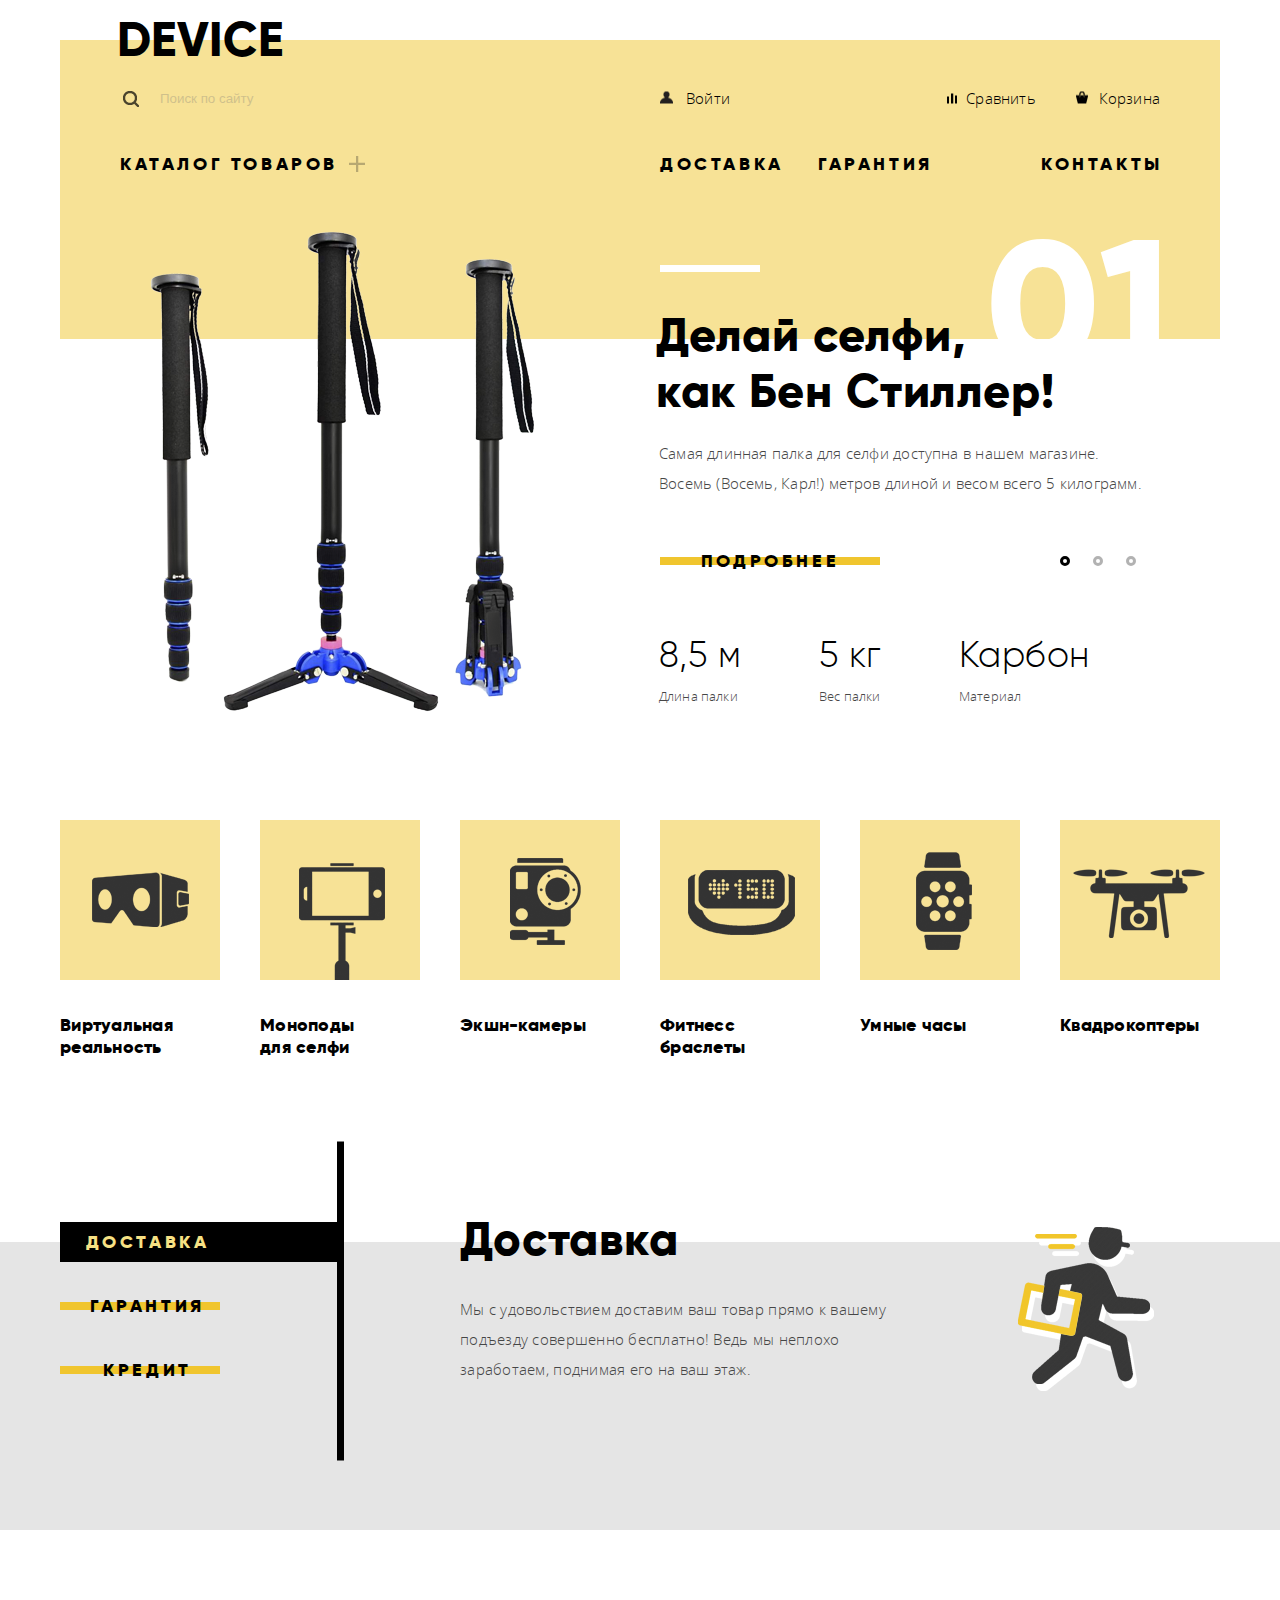
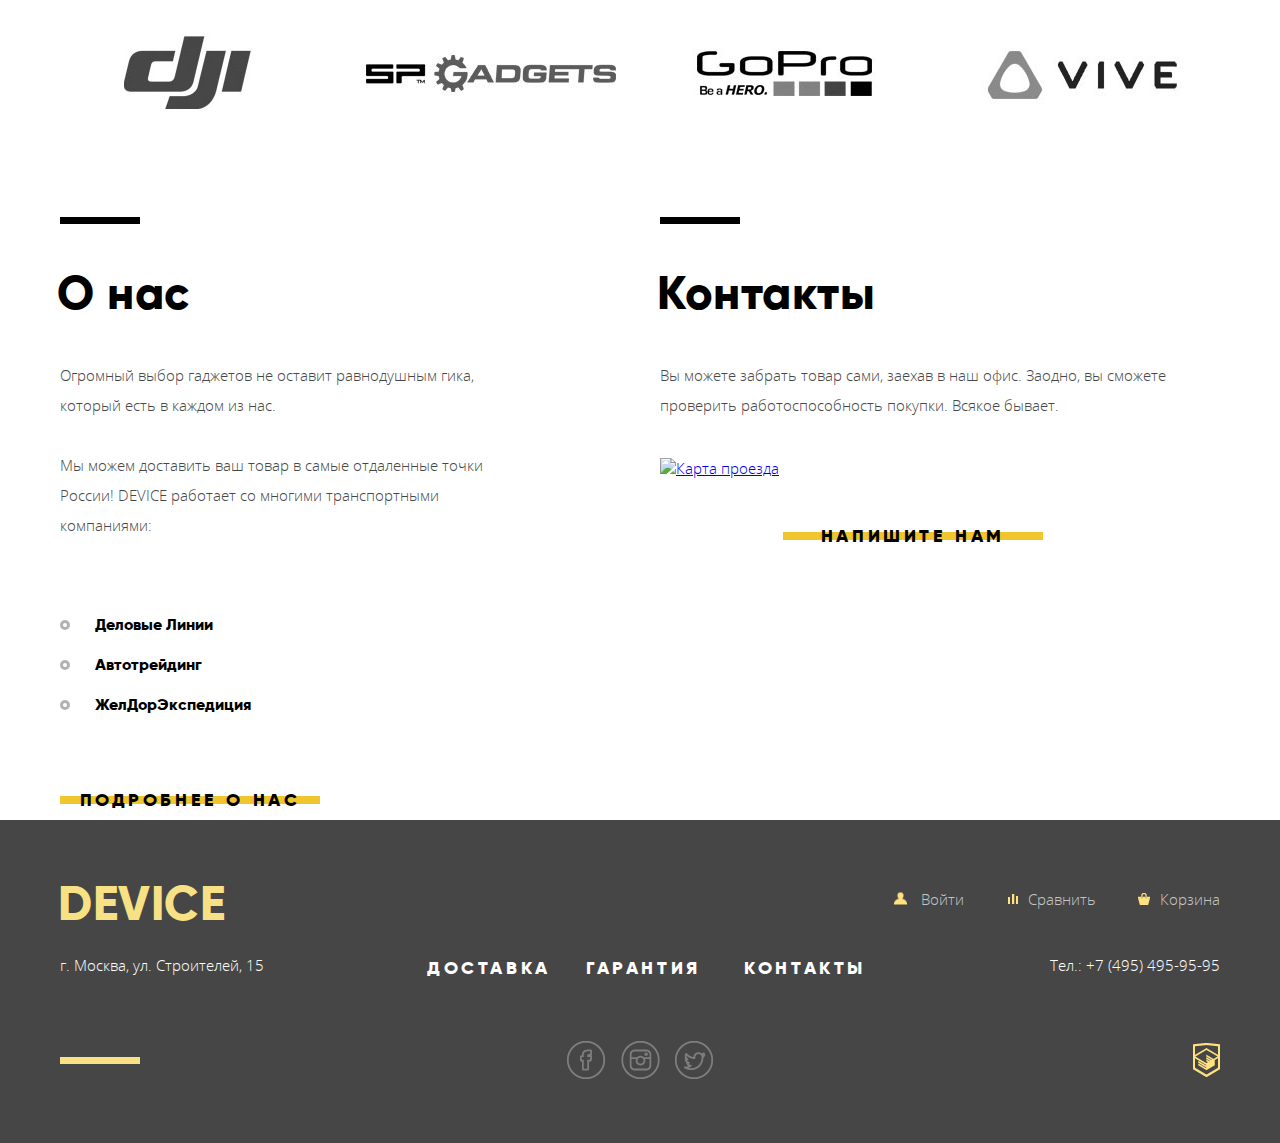
==== commit 9fb5a081: "Готовый проект "Девайс"" ====
--- a/index.html
+++ b/index.html
@@ -28,7 +28,7 @@
       <nav class="main-nav">
         <ul class="main-catalog">
           <li>
-            <a class="page-catalog main-links" href="#">Каталог товаров</a>
+            <a class="page-catalog main-links" href="catalog.html">Каталог товаров</a>
             <ul class="catalog-add">
               <li><a href="#">Виртуальная реальность</a></li>
               <li><a href="#">Фитнесс-браслеты</a></li>
@@ -248,11 +248,10 @@
                 <h2>Контакты</h2>
                 <p>Вы можете забрать товар сами, заехав в наш офис. Заодно, вы сможете проверить работоспособность покупки. Всякое бывает.</p>
                 <a class="map" href="https://yandex.ru/maps/?um=constructor:RDUQfAdTpPxf2D-3Zi5kxJBx49zXnQ6N&amp;source=constructorStatic" target="_blank">
-          <img src="https://api-maps.yandex.ru/services/constructor/1.0/static/?sid=RDUQfAdTpPxf2D-3Zi5kxJBx49zXnQ6N&amp;width=560&amp;height=222&amp;lang=ru_RU&amp;sourceType=constructor" alt="Карта проезда" width="560" height="222" style="border: 0;" />
-                <a class="write-us-btn main-btn" href="write-us.html">Напишите нам</a>
+          <img src="https://api-maps.yandex.ru/services/constructor/1.0/static/?sid=RDUQfAdTpPxf2D-3Zi5kxJBx49zXnQ6N&amp;width=560&amp;height=222&amp;lang=ru_RU&amp;sourceType=constructor" alt="Карта проезда" width="560" height="222" style="border: 0;" /></a>
+                <a class="write-us-btn main-btn" href="#">Напишите нам</a>
               </div>
              </div>
-          </div>
          </main>
         <footer class="page-footer">
             <div class="container clearfix">
@@ -296,7 +295,7 @@
       </label>
       <label class="form-write-us-email">
         Ваш e-mail:
-        <input type="text" name="email" placeholder="Для отправки ответа">
+        <input type="email" name="email" placeholder="Для отправки ответа">
       </label>
       <label class="form-write-us-letter">
         Текст письма:
--- a/css/style.css
+++ b/css/style.css
@@ -1,6 +1,5 @@
 body {
   min-width: 1240px;
-
   font-weight: normal;
   font-size: 15px;
   font-family: "Open Sans Light", "Arial", sans-serif;
@@ -13,7 +12,6 @@
   font-weight: bold;
   font-family: "Gilroy ExtraBold";
   font-style: normal;
-
   src: url("../fonts/gilroyextrabold.woff") format("woff"),
   url("../fonts/gilroyextrabold.woff2") format("woff2");
 }
@@ -22,7 +20,6 @@
   font-weight: lighter;
   font-family: "Gilroy Light";
   font-style: normal;
-
   src: url("../fonts/gilroylight.woff") format("woff"),
   url("../fonts/gilroylight.woff2") format("woff2");
 }
@@ -31,7 +28,6 @@
   font-weight: normal;
   font-family: "Open Sans";
   font-style: normal;
-
   src: url("../fonts/opensans.woff") format("woff"),
   url("../fonts/opensans.woff2") format("woff2");;
 }
@@ -40,7 +36,6 @@
   font-weight: lighter;
   font-family: "Open Sans Light";
   font-style: normal;
-
   src: url("../fonts/opensanslight.woff") format("woff"),
   url("../fonts/opensanslight.woff2") format("woff2");
 }
@@ -429,7 +424,6 @@
 .main-item {
   position: relative;
   top: -108px;
-
   display: none;
   min-height: 400px;
   padding-right: 50px;
@@ -437,7 +431,6 @@
 
 .slider {
   position: relative;
-
   min-height: 495px;
 }
 
@@ -448,7 +441,6 @@
 .slider-first img {
   position: relative;
   top: -3px;
-
   padding-left: 90px;
 }
 
@@ -467,16 +459,13 @@
   right: 84px;
   bottom: 273px;
   z-index: 3;
-
   padding-left: 0;
-
   font-size: 0;
 }
 
 .slider-btn li {
   display: inline-block;
   margin-left: 23px;
-
   vertical-align: baseline;
 }
 
@@ -486,7 +475,6 @@
 
 .slider-btn label {
   padding: 2px;
-
   background-color: transparent;
   border: 3px solid #000000;
   border-radius: 50%;
@@ -513,7 +501,6 @@
 
 .main-description {
   position: relative;
-
   float: right;
   width: 511px;
   padding-top: 35px;
@@ -524,10 +511,8 @@
   position: absolute;
   top: 34px;
   right: 410px;
-
   width: 100px;
   height: 7px;
-
   background-color: #ffffff;
 }
 
@@ -536,7 +521,6 @@
   top: -15px;
   right: -6px;
   z-index: 1;
-
   font-size: 180px;
   line-height: 180px;
   font-family: "Gilroy ExtraBold", "Arial", sans-serif;
@@ -547,11 +531,9 @@
 .main-description h2 {
   position: relative;
   z-index: 2;
-
   margin-top: 41px;
   margin-bottom: 19px;
   margin-left: -3px;
-
   line-height: 56px;
   letter-spacing: 0.012em;
   word-spacing: 0.012em;
@@ -564,7 +546,6 @@
 .main-description p {
   width: 485px;
   margin: 0;
-
   line-height: 30px;
   letter-spacing: 0.012em;
   word-spacing: 0.01em;
@@ -581,22 +562,19 @@
   margin-left: 1px;
 }
 
-.device-btn:hover::before {
+.main-btn:hover::before {
   top: 0;
-
   height: 100%;
 }
 
 .main-features {
   padding-left: 0;
-
   list-style: none;
   font-size: 0;
 }
 
 .main-features li {
   display: inline-block;
-
   vertical-align: baseline;
 }
 
@@ -610,7 +588,6 @@
 
 .main-features .main-features-value {
   display: block;
-
   font-size: 36px;
   font-family: "Gilroy Light", "Arial", sans-serif;
   color: #000000;
@@ -620,7 +597,6 @@
 .main-features-type {
   display: block;
   margin-top: 10px;
-
   font-size: 13px;
   line-height: 20px;
   font-family: "Open Sans Light", "Arial", sans-serif;
@@ -633,16 +609,13 @@
 .type-items {
   position: relative;
   top: -14px;
-
   margin-bottom: 170px;
-
   font-size: 0;
 }
 
 .type-items a {
   display: inline-block;
   width: 160px;
-
   font-size: 18px;
   line-height: 22px;
   font-family: "Gilroy ExtraBold", "Arial", sans-serif;
@@ -678,9 +651,7 @@
   width: 160px;
   height: 160px;
   margin-bottom: 34px;
-
   background-color: #f7e296;
-
   transition: background-color 0.2s ease-in;
 }
 .m-type-block-virtual {
@@ -727,19 +698,16 @@
 .services {
   min-height: 288px;
   margin-bottom: 94px;
-
   background-color: #e5e5e5;
 }
 
 .services-btn {
   position: relative;
   top: -20px;
-
   float: left;
   width: 300px;
   margin-top: 0;
   padding-left: 0;
-
   list-style: none;
 }
 
@@ -748,11 +716,9 @@
   position: absolute;
   top: 41%;
   right: 16px;
-
   display: block;
   width: 7px;
   height: 319px;
-
   background-color: #000000;
   -webkit-transform: translateY(-50%);
       -ms-transform: translateY(-50%);
@@ -765,11 +731,9 @@
 
 .services-btn label {
   z-index: 1;
-
   min-width: 135px;
   max-width: 250px;
   padding-left: 20px;
-
   background-color: transparent;
   border: none;
   outline: none;
@@ -782,20 +746,16 @@
   top: 40%;
   left: 0;
   z-index: -1;
-
   display: block;
   width: 100%;
   height: 20%;
-
   background-color: #f0c52e;
-
   transition: top 0.2s ease-in,
   height 0.2s ease-in;
 }
 
 .services-btn label:hover::before {
   top: 0;
-
   height: 100%;
 }
 
@@ -809,10 +769,8 @@
 #services-btn-2:checked ~ .index-main label[for="services-btn-2"]::before,
 #services-btn-3:checked ~ .index-main label[for="services-btn-3"]::before {
   top: 0;
-
   width: 280px;
   height: 100%;
-
   background-color: #000000;
 }
 
@@ -826,7 +784,6 @@
 .services-item {
   position: relative;
   top: -42px;
-
   display: none;
   float: right;
   width: 715px;
@@ -859,7 +816,6 @@
   width: 440px;
   margin-top: 0;
   margin-bottom: 26px;
-
   letter-spacing: 0.018em;
 }
 
@@ -948,7 +904,6 @@
   margin-top: 0;
   margin-bottom: 30px;
   padding-right: 3px;
-
   font-size: 15px;
   line-height: 30px;
 }
@@ -995,6 +950,7 @@
   min-width: 250px;
   max-width: 560px;
   margin-top: 66px;
+  margin-bottom: 82px;
 }
 
 /*ИНФОРМАЦИЯ КОНЕЦ*/
@@ -1006,13 +962,11 @@
   min-height: 209px;
   padding-top: 54px;
   padding-bottom: 60px;
-  margin-top: 82px;
   background-color: #464646;
 }
 
 .footer-left {
   position: relative;
-
   float: left;
   width: 340px;
   min-height: 190px;
@@ -1021,7 +975,6 @@
 
 .footer-left a {
   margin-left: -2px;
-
   font-size: 48px;
   font-family: "Gilroy ExtraBold", "Arial", sans-serif;
   color: #f7e184;
@@ -1040,7 +993,6 @@
 
 .footer-left p {
   margin-top: 17px;
-
   line-height: 30px;
   color: #ffffff;
 }
@@ -1050,10 +1002,8 @@
   position: absolute;
   bottom: 0;
   left: 0;
-
   width: 80px;
   height: 7px;
-
   background-color: #f7e184;
 }
 
@@ -1072,7 +1022,6 @@
   justify-content: space-between;
   height: 22px;
   margin-bottom: 62px;
-
   font-size: 0;
 }
 
@@ -1106,14 +1055,11 @@
 
 .social-btn {
   position: relative;
-
   display: inline-block;
   width: 39px;
   height: 38px;
-
   font-size: 0;
   vertical-align: top;
-
   background-image: url("../img/sprite.png");
   background-repeat: no-repeat;
   opacity: 0.3;
@@ -1121,13 +1067,11 @@
 
 .social-btn-fb {
   margin-right: 11px;
-
   background-position: -5px -131px;
 }
 
 .social-btn-inst {
   margin-right: 11px;
-
   background-position: -5px -267px;
 }
 
@@ -1147,7 +1091,6 @@
   float: right;
   width: 340px;
   padding-top: 10px;
-
   line-height: 30px;
   text-align: right;
   color: #ffffff;
@@ -1159,10 +1102,8 @@
 
 .footer-user-block a {
   position: relative;
-
   margin-left: 35px;
   padding-left: 25px;
-
   color: rgba(255, 255, 255, 0.7);
   text-decoration: none;
 }
@@ -1174,7 +1115,6 @@
 .footer-user-block a::before {
   content: "";
   position: absolute;
-
   background-image: url("../img/sprite.png");
   background-repeat: no-repeat;
   -webkit-transform: translateY(-50%);
@@ -1185,7 +1125,6 @@
 .footer-login::before {
   top: 47%;
   left: -3px;
-
   width: 14px;
   height: 13px;
 }
@@ -1193,7 +1132,6 @@
 .footer-compare::before {
   top: 50%;
   left: 4px;
-
   width: 12px;
   height: 10px;
 }
@@ -1201,7 +1139,6 @@
 .footer-basket::before {
   top: 48%;
   left: 2px;
-
   width: 13px;
   height: 12px;
 }
@@ -1240,7 +1177,6 @@
 
 .telephone {
   margin-bottom: 56px;
-
   line-height: 30px;
 }
 
@@ -1248,11 +1184,9 @@
   display: inline-block;
   width: 27px;
   height: 36px;
-
   font-size: 0;
   vertical-align: baseline;
   text-decoration: none;
-
   background-image: url("../img/sprite.png");
   background-repeat: no-repeat;
   background-position: -5px -178px;
@@ -1273,12 +1207,9 @@
   top: 22px;
   right: 22px;
   z-index: 20;
-
   width: 54px;
   height: 54px;
-
   font-size: 0;
-
   background-color: #f7e296;
   border: none;
   border-radius: 50%;
@@ -1292,7 +1223,6 @@
   position: absolute;
   top: 50%;
   left: 50%;
-
   width: 32px;
   height: 2px;
 
@@ -1337,7 +1267,6 @@
   padding-right: 100px;
   padding-bottom: 78px;
   padding-left: 100px;
-
   background-color: #ffffff;
   box-shadow: -40px 0 40px -40px rgba(2, 4, 6, 0.75),
   40px 0 40px -40px rgba(2, 4, 6, 0.75),
@@ -1353,7 +1282,6 @@
 
 .form-write-us label {
   margin-bottom: 40px;
-
   font-size: 18px;
   line-height: 18px;
   font-family: "Gilroy ExtraBold", "Arial", sans-serif;
@@ -1363,7 +1291,6 @@
 .form-write-us-email {
   display: inline-block;
   width: 360px;
-
   vertical-align: baseline;
 }
 
@@ -1374,11 +1301,9 @@
   padding-top: 16px;
   padding-bottom: 16px;
   padding-left: 20px;
-
   font-size: 14px;
   line-height: 18px;
   font-family: "Open Sans", "Arial", sans-serif;
-
   background-color: #f2f2f2;
   border: none;
   outline: none;
@@ -1396,22 +1321,18 @@
   padding-right: 20px;
   padding-bottom: 16px;
   padding-left: 20px;
-
   font-size: 14px;
   line-height: 18px;
   font-family: "Open Sans", "Arial", sans-serif;
-
   background-color: #f2f2f2;
   border: none;
   outline: none;
-
   resize: horizontal;
 }
 
 .form-write-us button {
   width: 200px;
   margin-top: 40px;
-
   background: none;
   border: none;
   outline: none;
@@ -1422,11 +1343,9 @@
   position: fixed;
   top: 50%;
   left: 50%;
-
   display: none;
   width: 960px;
   height: 560px;
-
   box-shadow: 0 10px 20px 0 rgba(0, 4, 6, 0.2);
   -webkit-transform: translate(-50%, -50%);
       -ms-transform: translate(-50%, -50%);
@@ -1443,7 +1362,6 @@
 
 .modal-show {
   display: block;
-
   -webkit-animation: modal-open 0.6s ease-in-out;
           animation: modal-open 0.6s ease-in-out;
 }
@@ -1458,12 +1376,10 @@
 /*НОВАЯ СТРАНИЦА КАТАЛОГ НАЧАЛО*/
 .catalog-header {
   position: relative;
-
   width: 1160px;
   min-height: 152px;
   margin-top: 40px;
   padding-top: 34px;
-
   background-color: #f7e296;
 }
 
@@ -1478,7 +1394,6 @@
   margin-top: 33px;
   margin-bottom: 20px;
   margin-left: 60px;
-
   letter-spacing: 0.012em;
 }
 
@@ -1486,16 +1401,13 @@
   margin-bottom: 49px;
   margin-left: 60px;
   padding-left: 0;
-
   font-size: 0;
 }
 
 .page-nav-small li {
   position: relative;
-
   display: inline-block;
   padding-right: 39px;
-
   vertical-align: baseline;
   letter-spacing: 0.012em;
   word-spacing: 0.012em;
@@ -1506,10 +1418,8 @@
   position: absolute;
   right: 18px;
   bottom: 5px;
-
   width: 7px;
   height: 7px;
-
   background-image: url("../img/sprite.png");
   background-repeat: no-repeat;
   background-position: -4px -403px;
@@ -1537,3 +1447,535 @@
   color: rgba(0, 0, 0, 0.1);
 }
 /*ВТОРАЯ НАВИГАЦИЯ КОНЕЦ*/
+
+/*СОРТИРОВКА НАЧАЛО*/
+.tittles-wr {
+  width: 100%;
+  overflow: hidden;
+  background: #ebebeb;
+  background: linear-gradient(to right, #dbdbdb 0%,#dbdbdb 49%,#ebebeb 50%,#ebebeb 100%);
+}
+
+.filter-tittle {
+  float: left;
+  width: 200px;
+  margin: 0;
+  margin-left: 60px;
+  padding-top: 24px;
+  padding-right: 68px;
+  padding-bottom: 26px;
+  font-size: 16px;
+  text-transform: uppercase;
+  letter-spacing: 0.23em;
+  background-color: #dbdbdb;
+}
+
+.catalog-sort {
+  float: right;
+  width: 832px;
+  min-height: 19px;
+  padding-top: 24px;
+  padding-bottom: 26px;
+  background-color: #ebebeb;
+}
+
+.catalog-sort h2 {
+  float: left;
+  margin: 0;
+  padding-left: 72px;
+  font-size: 16px;
+  text-transform: uppercase;
+  letter-spacing: 0.23em;
+}
+
+.catalog-sort .catalog-sort-type {
+  float: right;
+  width: 499px;
+  padding-left: 50px;
+}
+
+.catalog-sort-type a {
+  margin-right: 26px;
+}
+
+.catalog-sort a {
+  font-size: 14px;
+  line-height: 18px;
+  font-family: "Open Sans", "Arial", sans-serif;
+  color: #000000;
+  text-decoration: none;
+  white-space: nowrap;
+  opacity: 0.3;
+}
+
+.catalog-sort-direction {
+  float: right;
+  width: 60px;
+}
+
+.catalog-sort-direction a {
+  display: inline-block;
+  width: 17px;
+  min-height: 19px;
+  margin-right: 22px;
+  vertical-align: top;
+}
+
+.catalog-sort-direction a:nth-child(2n) {
+  margin-right: 0;
+}
+
+.catalog-sort a:hover {
+  opacity: 0.6;
+}
+
+.catalog-sort .btn-up,
+.catalog-sort .btn-down {
+  position: relative;
+  font-size: 0;
+  opacity: 0.2;
+}
+
+.catalog-sort .btn-up:hover,
+.catalog-sort .btn-down:hover {
+  opacity: 0.4;
+}
+
+.catalog-sort .btn-up:active,
+.catalog-sort .btn-down:active,
+.catalog-sort a:active,
+.catalog-sort .current,
+.catalog-sort .current:hover {
+  opacity: 1;
+}
+
+.catalog-sort .btn-up::before,
+.catalog-sort .btn-down::before {
+  content: "";
+  position: absolute;
+  top: 5px;
+  left: 0;
+  width: 17px;
+  height: 9px;
+  background-image: url("../img/sprite.png");
+  background-repeat: no-repeat;
+  background-position: -5px -367px;
+}
+
+.btn-up::before {
+  -webkit-transform: rotate(180deg);
+      -ms-transform: rotate(180deg);
+          transform: rotate(180deg);
+}
+/*СОРТИРОВКА КОНЕЦ*/
+
+
+/*ФИЛЬТР НАЧАЛО*/
+.content-wr {
+  overflow: hidden;
+  background: #efefef;
+  background: linear-gradient(to right, #efefef 0%,#efefef 29%,#ffffff 30%,#ffffff 100%);
+}
+
+.height-alignment {
+  display: flex;
+  align-content: stretch;
+}
+
+.catalog-filter {
+  width: 268px;
+  margin-left: 60px;
+  background-color: #efefef;
+}
+
+.filter-form {
+  width: 200px;
+  padding-top: 68px;
+  padding-right: 68px;
+}
+
+.filter-form fieldset {
+  position: relative;
+  margin: 0;
+  padding: 0;
+  padding-bottom: 32px;
+  border: none;
+}
+
+.filter-form fieldset:last-of-type {
+  padding-bottom: 31px;
+}
+
+.form-legend {
+  width: 100%;
+  margin-bottom: 18px;
+  padding-top: 11px;
+  font-size: 18px;
+  font-family: "Gilroy ExtraBold", "Arial", sans-serif;
+  color: #000000;
+
+  border-top: 2px solid #000000;
+}
+
+.range-controls {
+  position: relative;
+  width: 195px;
+  margin-top: 18px;
+  padding-left: 5px;
+}
+
+.range-controls .bar {
+  width: 112px;
+  height: 2px;
+  background: #91c92f;
+}
+
+.range-controls .toggle {
+  position: absolute;
+  top: -6px;
+  left: 0;
+  width: 10px;
+  height: 10px;
+  background: #eeeeee;
+  border: 2px solid black;
+  border-radius: 50%;
+  cursor: pointer;
+}
+
+.range-controls .toggle:active {
+  background-color: #7eae29;
+  border: 3px solid white;
+  box-shadow: 0 5px 5px -3px rgba(0, 0, 0, 0.75);
+}
+
+.range-controls .toggle-min {
+  left: -2px;
+}
+
+.range-controls .toggle-max {
+  left: 110px;
+}
+
+.range-controls .scale {
+  height: 2px;
+
+  background-color: #dbdbdb;
+}
+
+.selected-price {
+  margin-top: 9px;
+  padding-bottom: 4px;
+  font-size: 14px;
+  line-height: 22px;
+  font-family: "Gilroy Light", "Arial", sans-serif;
+  color: rgba(0, 0, 0, 0.2);
+}
+
+.selected-price span:first-child {
+  margin-right: 60px;
+}
+
+.filter-form input[type="checkbox"],
+.filter-form input[type="radio"] {
+  display: none;
+}
+
+.filter-form label {
+  position: relative;
+  display: block;
+  padding-left: 39px;
+  font-size: 14px;
+  line-height: 40px;
+  cursor: pointer;
+}
+
+.filter-form label::before {
+  content: "";
+  position: absolute;
+  top: 8px;
+  left: 0;
+  width: 23px;
+  height: 23px;
+}
+
+.filter-checkbox + label::before,
+.filter-checkbox:checked + label::before {
+  background-color: #dbdbdb;
+}
+
+.filter-checkbox:enabled + label:hover::before {
+  background-color: #cecece;
+}
+
+.filter-checkbox:enabled:checked + label:hover::before {
+  background-color: #c4c4c4;
+}
+
+.filter-checkbox:checked + label::after {
+  content: "";
+  position: absolute;
+  bottom: 16px;
+  left: 6px;
+  width: 12px;
+  height: 8px;
+  background-image: url("../img/sprite.png");
+  background-repeat: no-repeat;
+  background-position: -5px -385px;
+}
+
+.filter-radio + label::before {
+  box-sizing: border-box;
+  border: 2px solid #dbdbdb;
+  border-radius: 50%;
+}
+
+.filter-radio:enabled + label:hover::before {
+  border: 2px solid #cecece;
+}
+
+.filter-radio:enabled:checked + label:hover::before {
+  border: 2px solid #c4c4c4;
+}
+
+.filter-radio:checked + label::after {
+  content: "";
+  position: absolute;
+  top: 15px;
+  left: 7px;
+  box-sizing: border-box;
+  width: 9px;
+  height: 9px;
+  border: 2px solid black;
+  border-radius: 50%;
+}
+
+.filter-checkbox:disabled + label,
+.filter-radio:disabled + label,
+.filter-checkbox:disabled + label:hover,
+.filter-radio:disabled + label:hover {
+  opacity: 0.3;
+}
+
+.filter-form button {
+  z-index: 1;
+  width: 200px;
+  height: 40px;
+  background-color: transparent;
+  border: none;
+  outline: none;
+  cursor: pointer;
+}
+/*ФИЛЬТР КОНЕЦ*/
+
+/*ТОВАРЫ НАЧАЛО*/
+.catalog-items {
+  width: 832px;
+  margin-top: 50px;
+}
+
+.found-items {
+  margin-bottom: 10px;
+  padding-left: 72px;
+  font-size: 0;
+}
+
+.object-item {
+  position: relative;
+  display: inline-block;
+  width: 360px;
+  min-height: 486px;
+  margin-top: 19px;
+  font-size: 0;
+  vertical-align: top;
+}
+
+.object-item:nth-of-type(2n+1) {
+  margin-right: 40px;
+}
+
+.object-img {
+  width: 360px;
+  height: 380px;
+  margin-bottom: 33px;
+}
+
+.new::after {
+  content: "NEW";
+  position: absolute;
+  top: 29px;
+  right: 27px;
+  width: 30px;
+  height: 16px;
+  padding: 20px 13px;
+  font-size: 14px;
+  font-family: "Gilroy ExtraBold", "Arial", sans-serif;
+  text-align: center;
+  color: rgba(0, 0, 0, 0.2);
+  letter-spacing: 1px;
+  border: 2px solid rgba(0, 0, 0, 0.1);
+  border-radius: 50%;
+}
+
+.object-img:hover + .object-action,
+.object-action:hover {
+  display: block;
+}
+
+.object-action {
+  position: absolute;
+  top: 170px;
+  left: 80px;
+  z-index: 1;
+  display: none;
+  width: 200px;
+}
+
+.object-img:hover + .object-action::before,
+.object-action:hover::before {
+  content: "";
+  position: absolute;
+  top: -170px;
+  left: -80px;
+  z-index: -1;
+  width: 360px;
+  height: 380px;
+  background-color: rgba(238, 238, 238, 0.7);
+}
+
+a.object-action-buy {
+  width: 190px;
+}
+
+.object-action .object-action-compare {
+  display: inline-block;
+  width: 200px;
+  font-size: 13px;
+  line-height: 36px;
+  vertical-align: baseline;
+  text-align: center;
+  color: rgba(0, 0, 0, 0.5);
+  text-decoration: none;
+}
+
+.object-action .object-action-compare:hover {
+  color: rgba(0, 0, 0, 1);
+}
+
+.object-action .object-action-compare:active {
+  color: rgba(0, 0, 0, 0.2);
+}
+
+.object-name {
+  display: inline-block;
+  width: 260px;
+  margin: 0;
+  font-size: 18px;
+  font-family: "Gilroy ExtraBold", "Arial", sans-serif;
+  vertical-align: baseline;
+  color: #000000;
+  text-decoration: none;
+  letter-spacing: 0.012em;
+}
+
+.object-name:hover {
+  opacity: 0.6;
+}
+
+.object-name:active {
+  opacity: 0.3;
+}
+
+.object-item span {
+  display: inline-block;
+  width: 100px;
+  padding-top: 3px;
+  font-size: 16px;
+  font-family: "Gilroy Light", "Arial", sans-serif;
+  vertical-align: top;
+  text-align: right;
+}
+
+.catalog-nav {
+  position: relative;
+  display: flex;
+  justify-content: center;
+  width: 510px;
+  min-height: 20px;
+  margin-bottom: 73px;
+  margin-left: 72px;
+  padding-top: 25px;
+  padding-right: 125px;
+  padding-bottom: 25px;
+  padding-left: 125px;
+  list-style: none;
+  font-size: 0;
+  text-align: center;
+  background-color: #ebebeb;
+}
+
+.catalog-nav li {
+  margin-right: 12px;
+  margin-left: 12px;
+  font-size: 14px;
+}
+
+li.catalog-nav-prev,
+li.catalog-nav-next {
+  position: absolute;
+  top: 0;
+  width: 125px;
+  height: 70px;
+  margin: 0;
+}
+
+li.catalog-nav-prev {
+  left: 0;
+  text-align: center;
+}
+
+li.catalog-nav-next {
+  right: 0;
+  text-align: left;
+}
+
+.catalog-nav a {
+  display: inline-block;
+  font-size: 16px;
+  font-family: "Gilroy ExtraBold", "Arial", sans-serif;
+  vertical-align: baseline;
+  color: rgba(0, 0, 0, 0.3);
+  text-transform: uppercase;
+  text-decoration: none;
+  letter-spacing: 3.5px;
+}
+
+.catalog-nav-prev a,
+.catalog-nav-next a {
+  width: 85px;
+  padding: 25px 20px;
+  color: rgba(0, 0, 0, 1);
+}
+
+.catalog-nav .current {
+  color: rgba(0, 0, 0, 1);
+}
+
+.catalog-nav a:not(.current):not(.nav-prev-next):hover {
+  color: rgba(0, 0, 0, 0.6);
+}
+
+.catalog-nav a:not(.current):not(.nav-prev-next):active {
+  color: rgba(0, 0, 0, 1);
+}
+
+.catalog-nav-prev .nav-prev-next:hover,
+.catalog-nav-next .nav-prev-next:hover {
+  color: rgba(0, 0, 0, 1);
+  background-color: #d9d9d9;
+}
+
+.catalog-nav-prev .nav-prev-next:active,
+.catalog-nav-next .nav-prev-next:active {
+  color: rgba(0, 0, 0, 0.3);
+}
+/*ТОВАРЫ КОНЕЦ*/
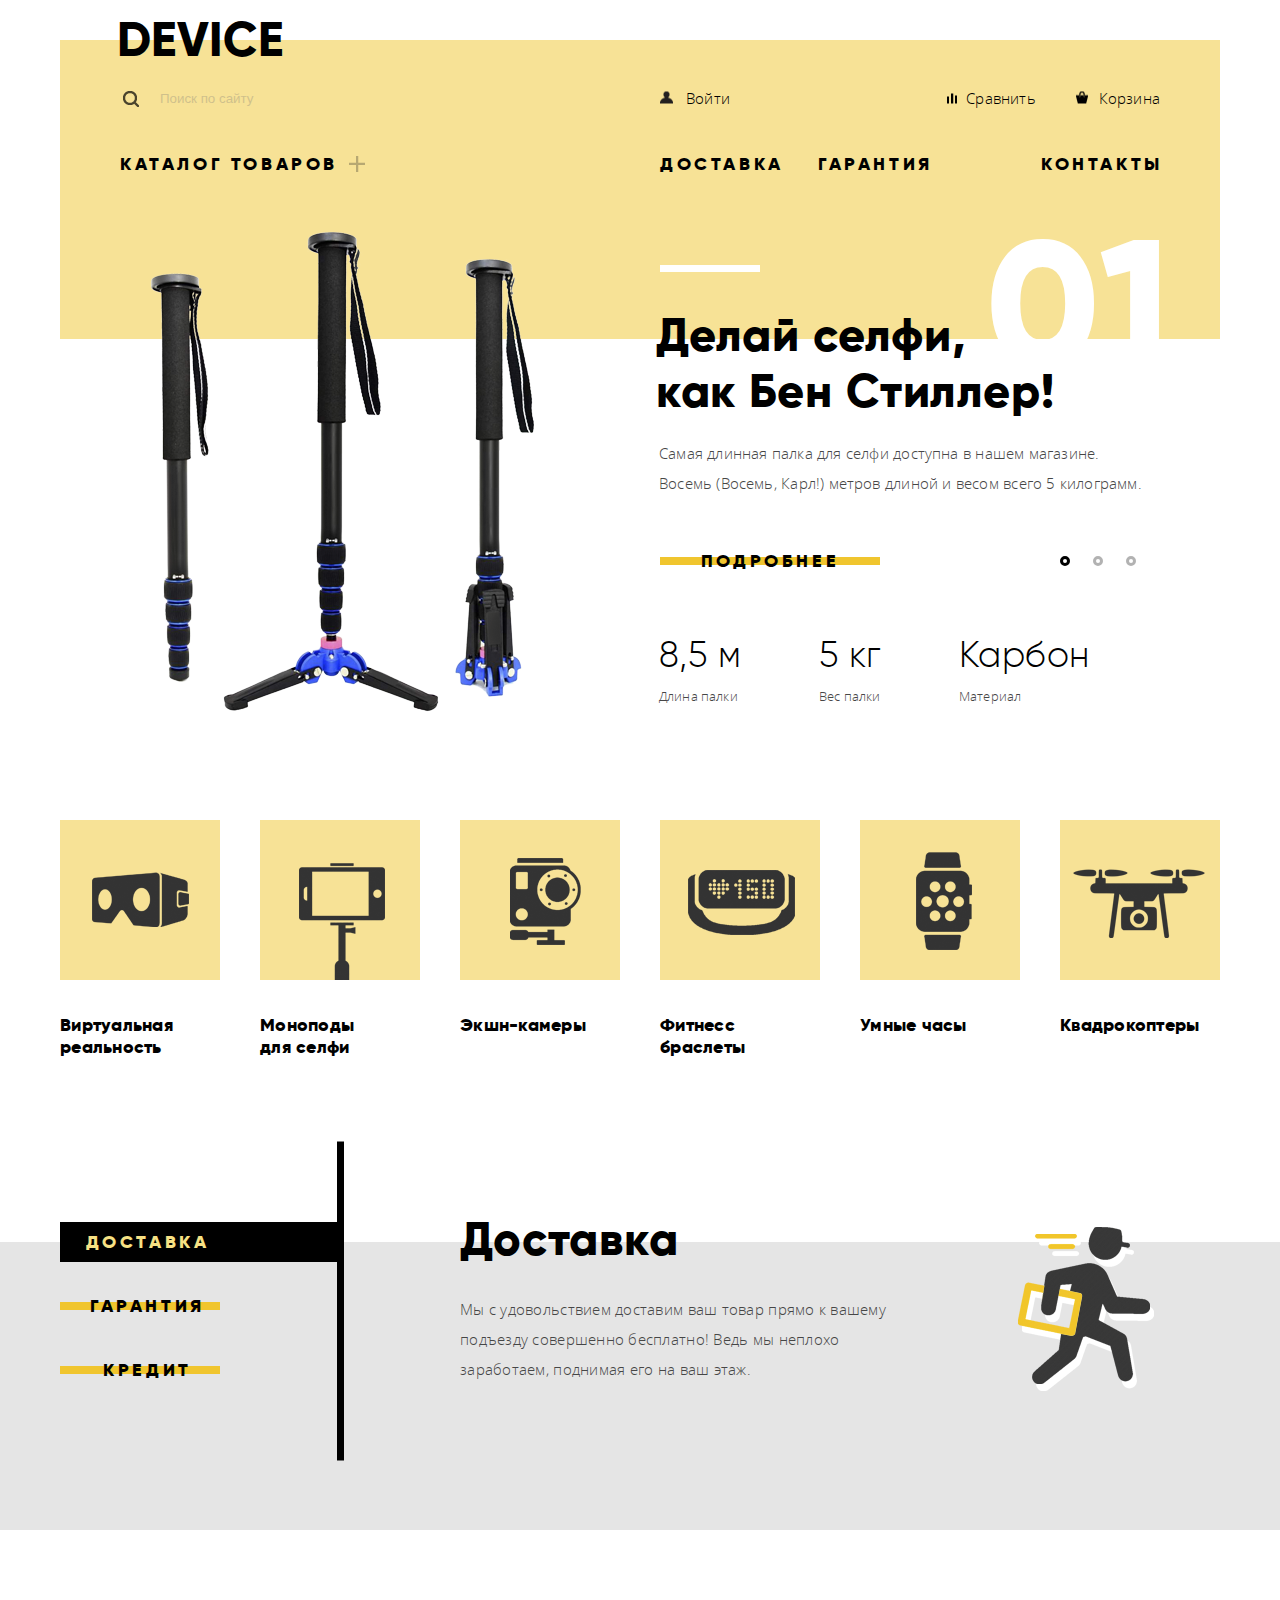
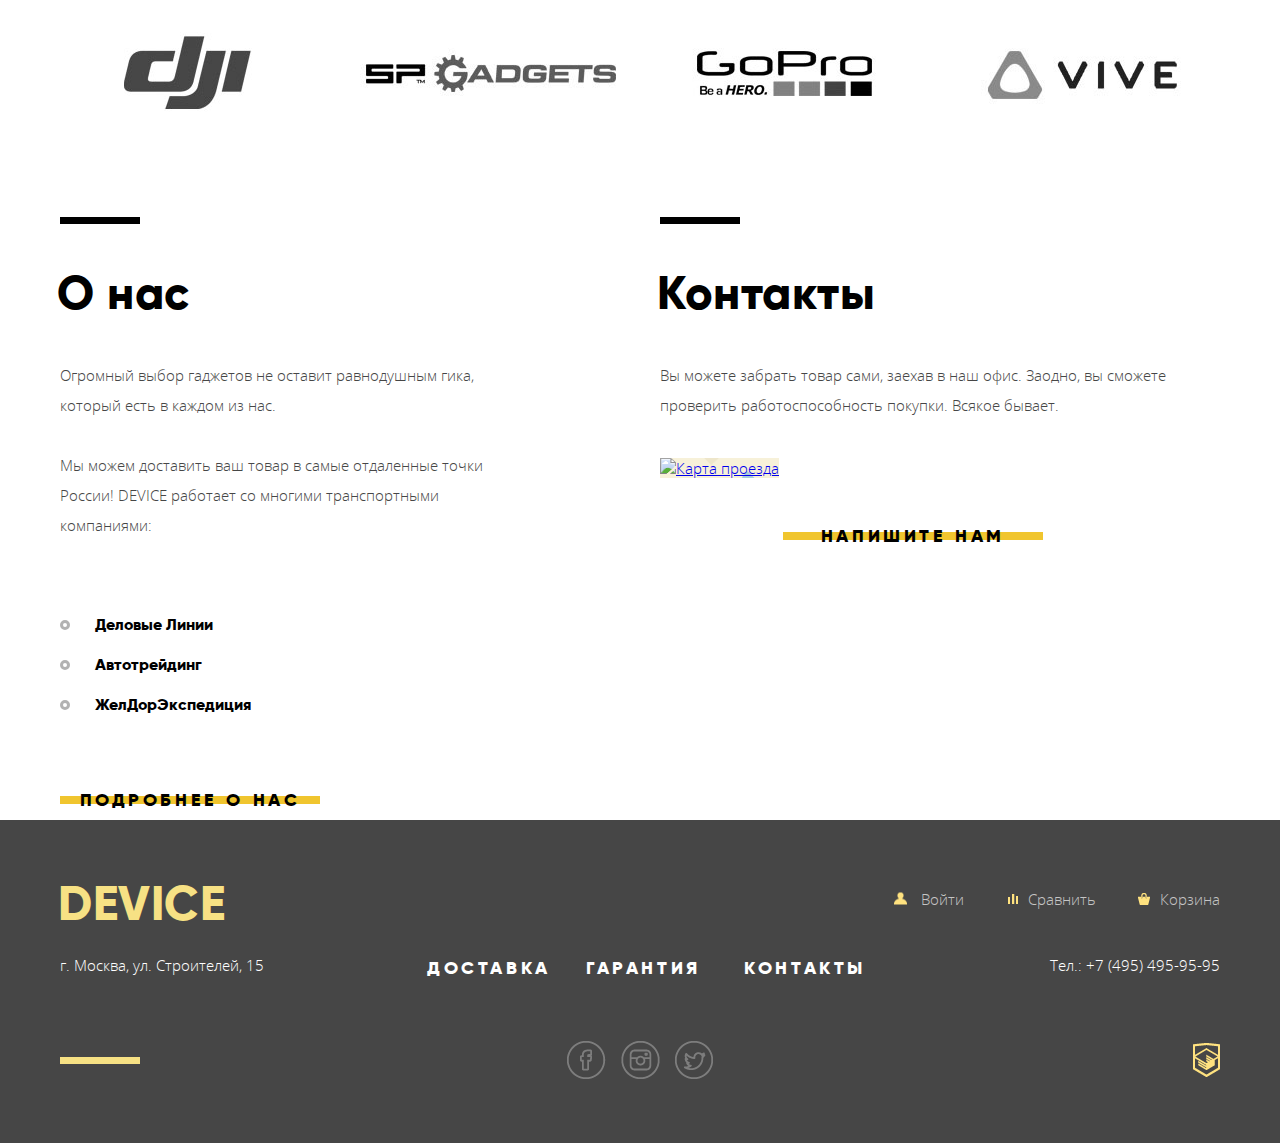
==== commit beb709f5: "Сжал css и js" ====
--- a/index.html
+++ b/index.html
@@ -46,7 +46,7 @@
     </div>
   </header>
       <main class="index-main">
-      <section class="slider container">
+      <div class="slider container">
       <ul class="slider-btn">
         <li>
           <label for="main-item-btn-1"></label>
@@ -135,8 +135,8 @@
           </ul>
         </div>
       </section>
-    </section>
-    <section class="type-items container">
+    </div>
+    <div class="type-items container">
       <a class="type-item-link" href="#">
         <div class="type-block m-type-block-virtual">
           <img src="img/popular-1.png" width="97" height="55" alt="">
@@ -174,8 +174,8 @@
         </div>
         Квадрокоптеры
       </a>
-    </section>
-      <section class="services">
+    </div>
+      <div class="services">
       <div class="container clearfix">
         <ul class="services-btn">
           <li>
@@ -213,7 +213,7 @@
           </p>
         </section>
       </div>
-    </section>
+    </div>
       <div class="partners container">
         <a class="partner-link" href="#">
           <img src="img/logo-1-grey.jpg" width="260" height="100" alt="">
@@ -249,7 +249,7 @@
                 <p>Вы можете забрать товар сами, заехав в наш офис. Заодно, вы сможете проверить работоспособность покупки. Всякое бывает.</p>
                 <a class="map" href="https://yandex.ru/maps/?um=constructor:RDUQfAdTpPxf2D-3Zi5kxJBx49zXnQ6N&amp;source=constructorStatic" target="_blank">
           <img src="https://api-maps.yandex.ru/services/constructor/1.0/static/?sid=RDUQfAdTpPxf2D-3Zi5kxJBx49zXnQ6N&amp;width=560&amp;height=222&amp;lang=ru_RU&amp;sourceType=constructor" alt="Карта проезда" width="560" height="222" style="border: 0;" /></a>
-                <a class="write-us-btn main-btn" href="#">Напишите нам</a>
+                <a class="write-us-btn main-btn" href="write-us.html">Напишите нам</a>
               </div>
              </div>
          </main>
@@ -310,3 +310,4 @@
     <script type="text/javascript" charset="utf-8" async src="js/script.js"></script>
 </body>
 </html>
+
--- a/css/style.css
+++ b/css/style.css
@@ -95,7 +95,6 @@
 }
 /*ГЛАВНАЯ КНОПКА КОНЕЦ*/
 
-
 /*ХЕДЕР НАЧАЛО*/
 
 .clearfix::after {
@@ -945,6 +944,7 @@
 
 .contacts img {
   margin-top: 8px;
+  background-image: url(../img/map.png);
 }
 .contacts .write-us-btn {
   min-width: 250px;
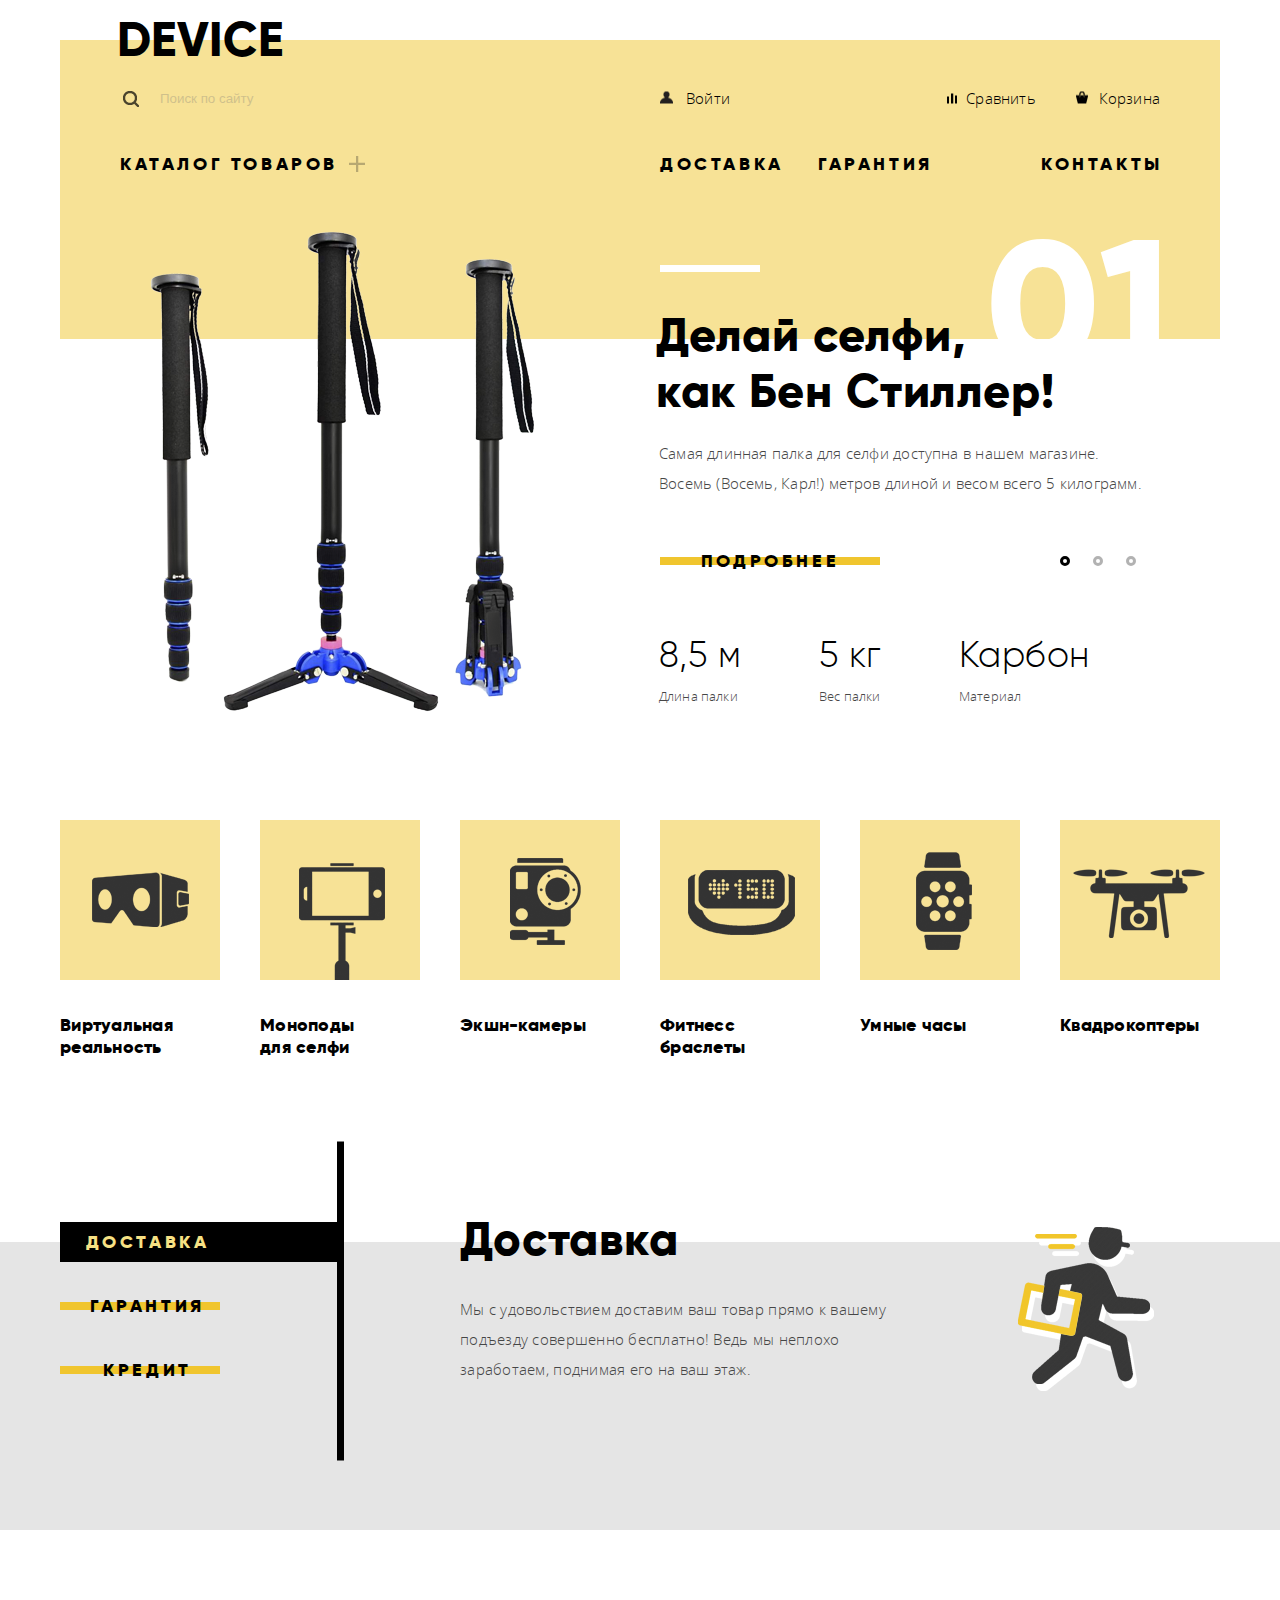
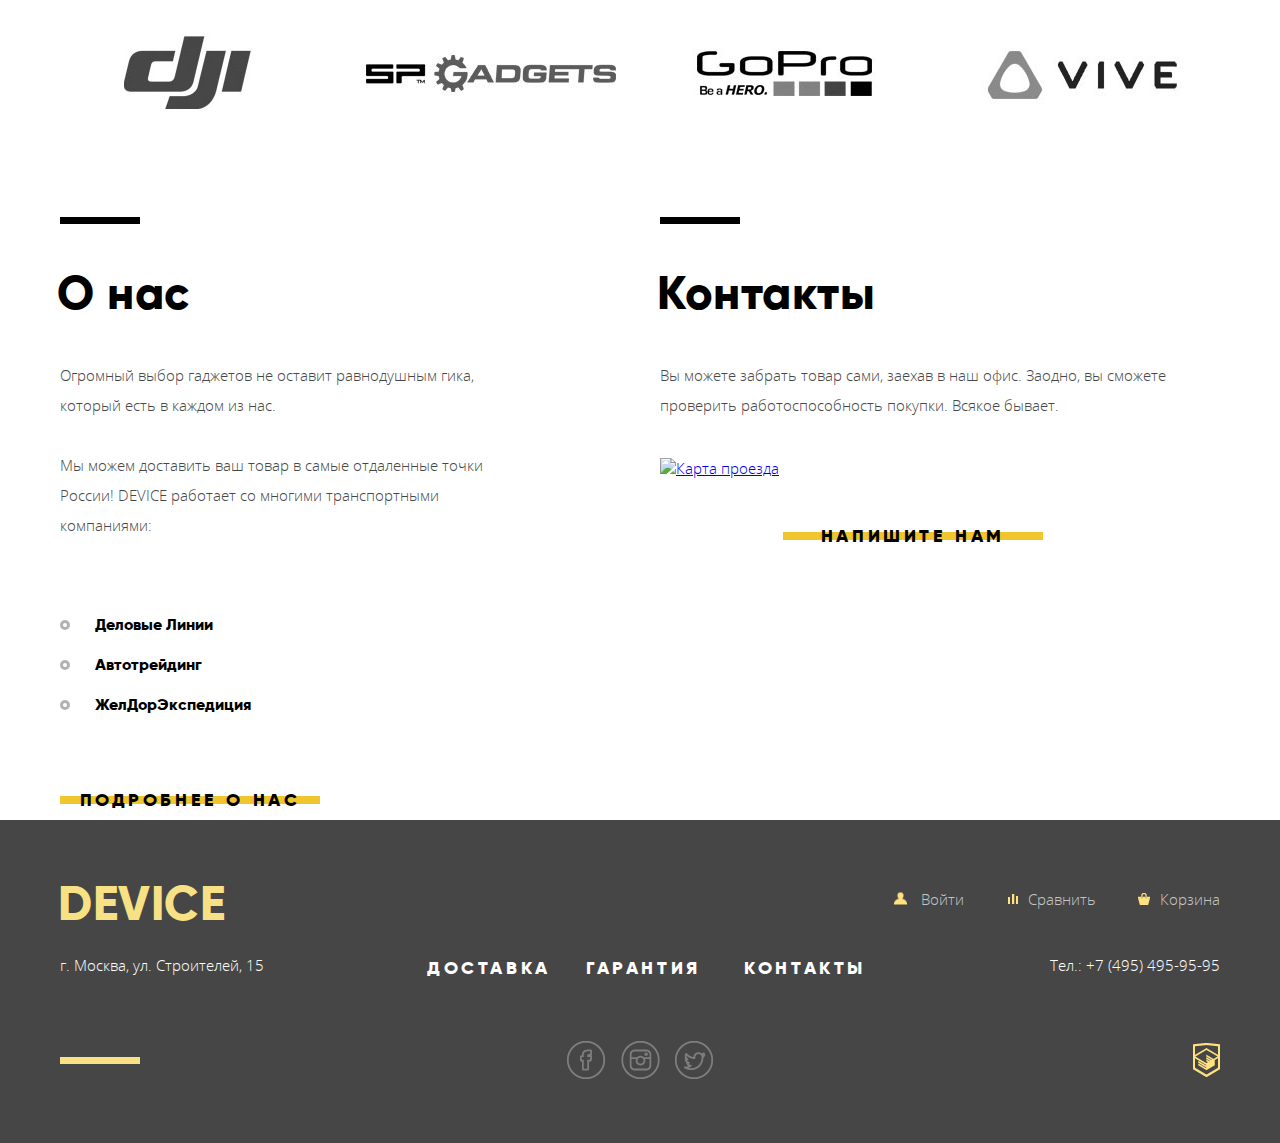
==== commit 455164a8: "Merge pull request #4 from lbbodya/master" ====
--- a/index.html
+++ b/index.html
@@ -46,7 +46,7 @@
     </div>
   </header>
       <main class="index-main">
-      <div class="slider container">
+      <section class="slider container">
       <ul class="slider-btn">
         <li>
           <label for="main-item-btn-1"></label>
@@ -135,8 +135,8 @@
           </ul>
         </div>
       </section>
-    </div>
-    <div class="type-items container">
+    </section>
+    <section class="type-items container">
       <a class="type-item-link" href="#">
         <div class="type-block m-type-block-virtual">
           <img src="img/popular-1.png" width="97" height="55" alt="">
@@ -174,8 +174,8 @@
         </div>
         Квадрокоптеры
       </a>
-    </div>
-      <div class="services">
+    </section>
+      <section class="services">
       <div class="container clearfix">
         <ul class="services-btn">
           <li>
@@ -213,7 +213,7 @@
           </p>
         </section>
       </div>
-    </div>
+    </section>
       <div class="partners container">
         <a class="partner-link" href="#">
           <img src="img/logo-1-grey.jpg" width="260" height="100" alt="">
@@ -249,7 +249,7 @@
                 <p>Вы можете забрать товар сами, заехав в наш офис. Заодно, вы сможете проверить работоспособность покупки. Всякое бывает.</p>
                 <a class="map" href="https://yandex.ru/maps/?um=constructor:RDUQfAdTpPxf2D-3Zi5kxJBx49zXnQ6N&amp;source=constructorStatic" target="_blank">
           <img src="https://api-maps.yandex.ru/services/constructor/1.0/static/?sid=RDUQfAdTpPxf2D-3Zi5kxJBx49zXnQ6N&amp;width=560&amp;height=222&amp;lang=ru_RU&amp;sourceType=constructor" alt="Карта проезда" width="560" height="222" style="border: 0;" /></a>
-                <a class="write-us-btn main-btn" href="write-us.html">Напишите нам</a>
+                <a class="write-us-btn main-btn" href="#">Напишите нам</a>
               </div>
              </div>
          </main>
--- a/css/style.css
+++ b/css/style.css
@@ -944,7 +944,6 @@
 
 .contacts img {
   margin-top: 8px;
-  background-image: url(../img/map.png);
 }
 .contacts .write-us-btn {
   min-width: 250px;
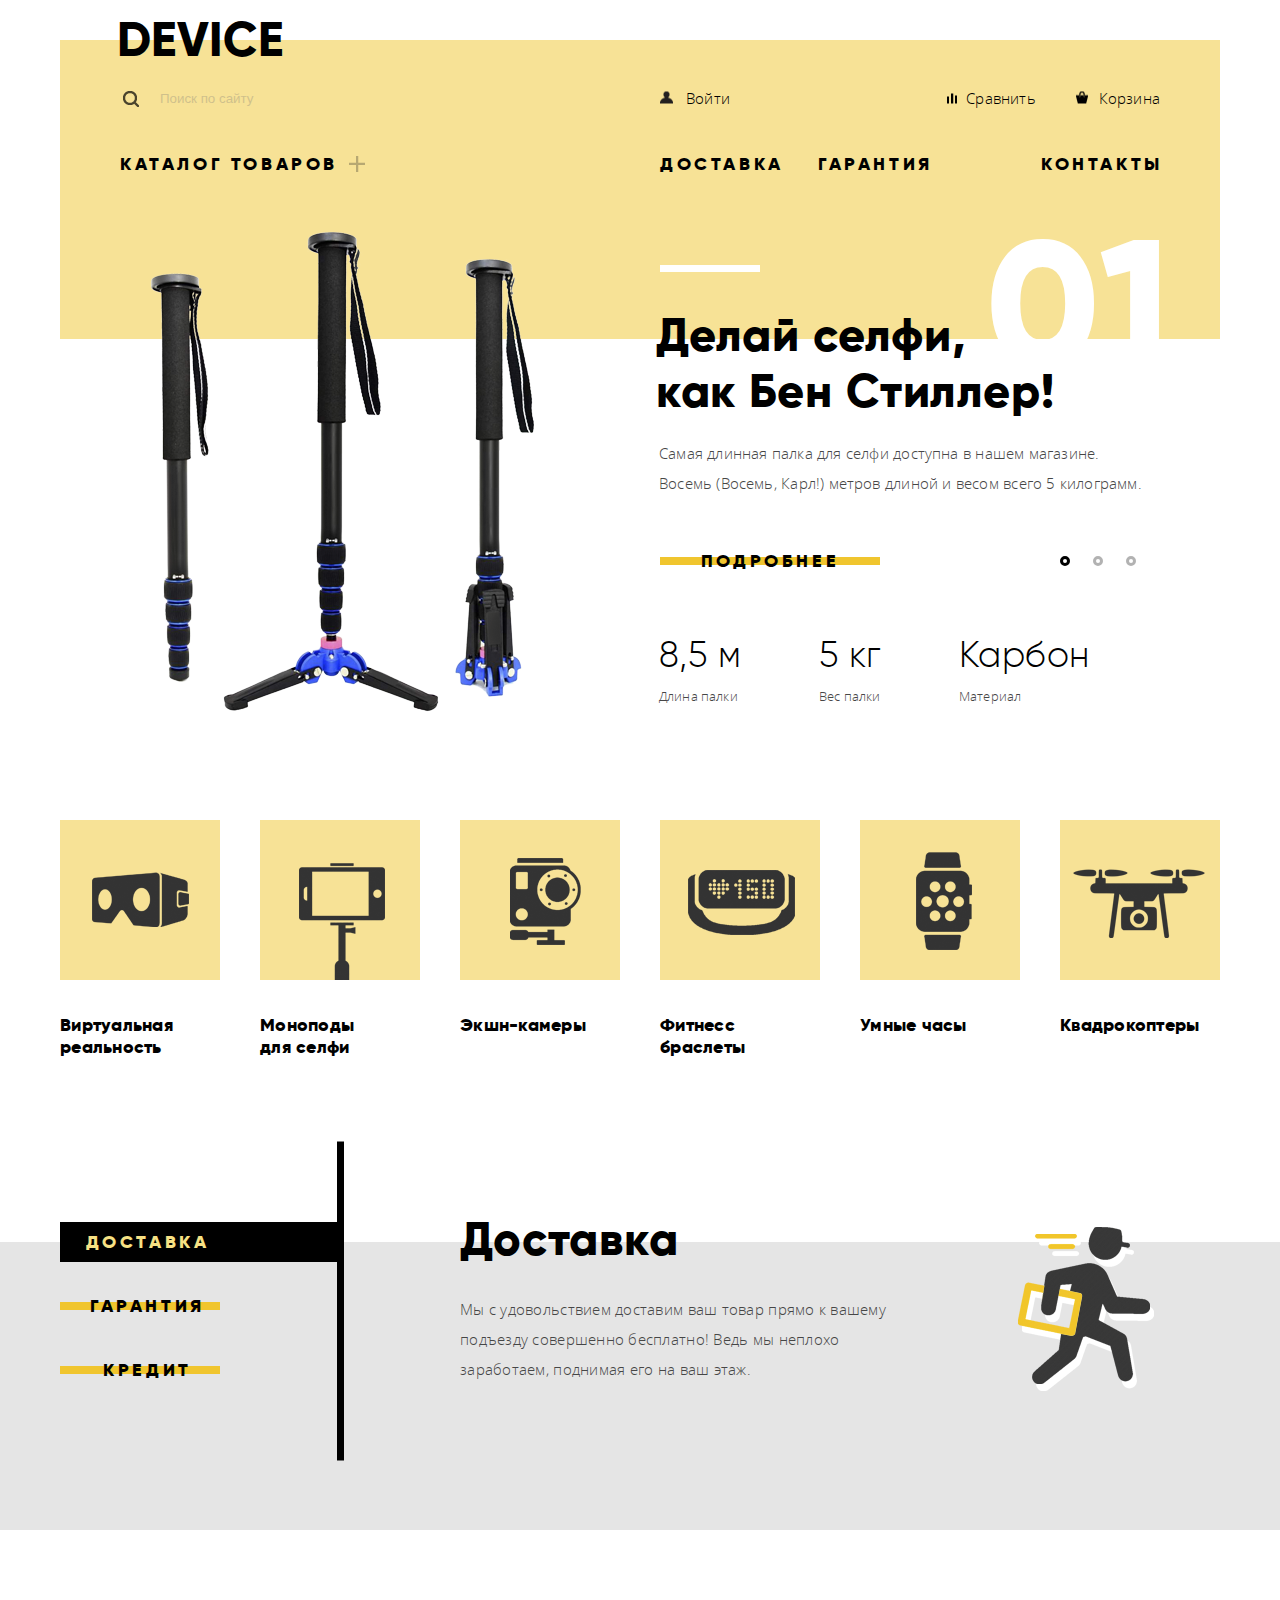
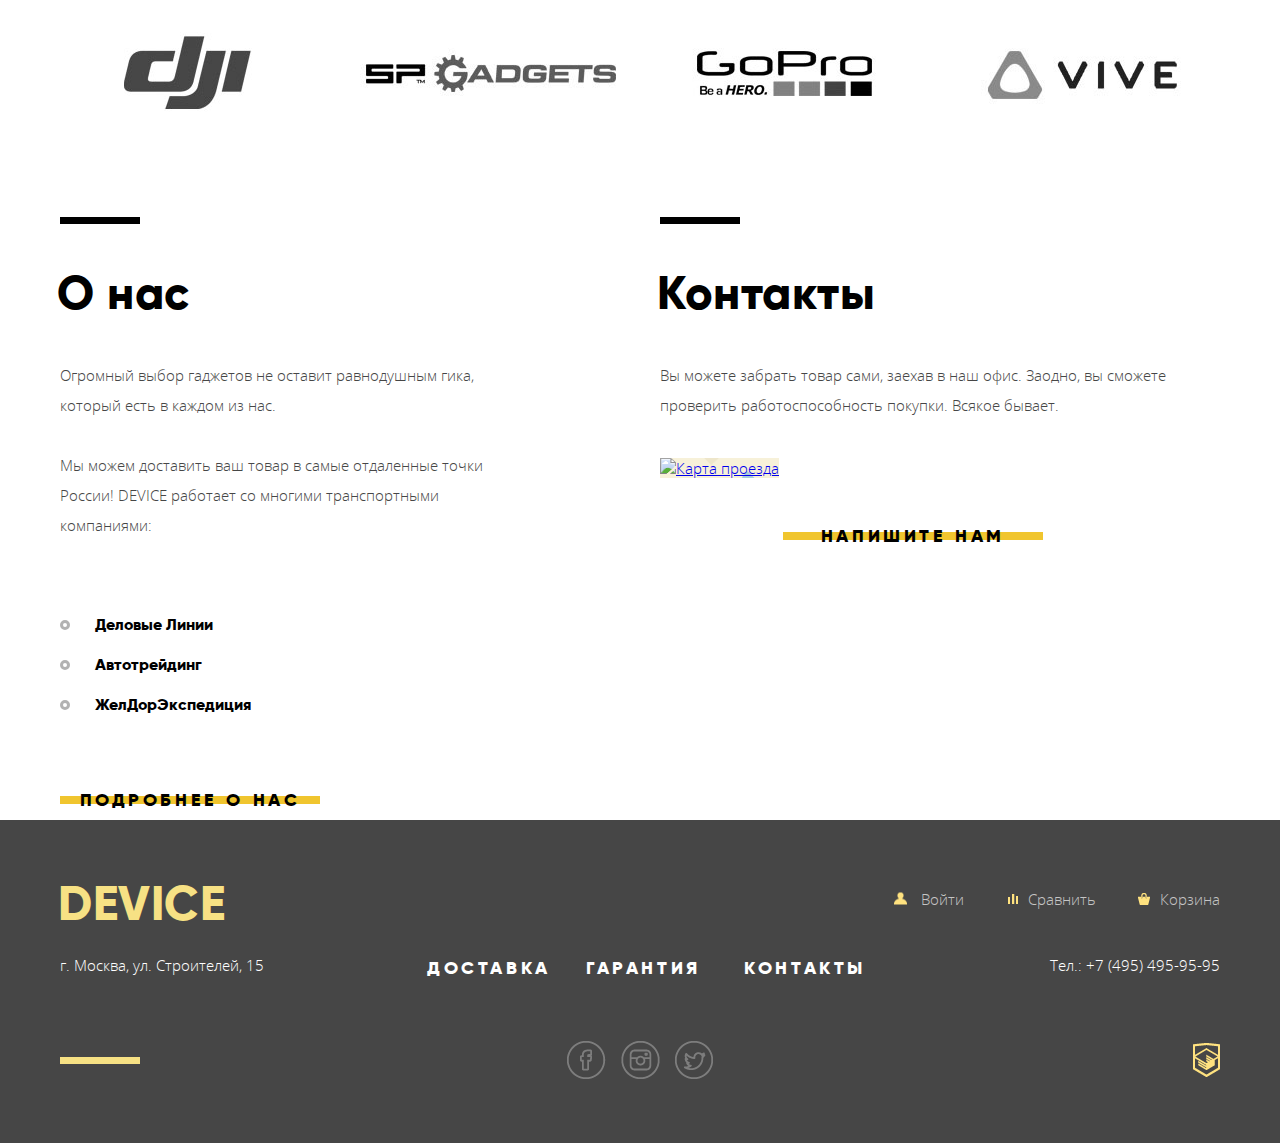
==== commit 9ee9544f: "Девайс для проверки" ====
--- a/index.html
+++ b/index.html
@@ -46,7 +46,7 @@
     </div>
   </header>
       <main class="index-main">
-      <section class="slider container">
+      <div class="slider container">
       <ul class="slider-btn">
         <li>
           <label for="main-item-btn-1"></label>
@@ -135,8 +135,8 @@
           </ul>
         </div>
       </section>
-    </section>
-    <section class="type-items container">
+    </div>
+    <div class="type-items container">
       <a class="type-item-link" href="#">
         <div class="type-block m-type-block-virtual">
           <img src="img/popular-1.png" width="97" height="55" alt="">
@@ -174,8 +174,8 @@
         </div>
         Квадрокоптеры
       </a>
-    </section>
-      <section class="services">
+    </div>
+      <div class="services">
       <div class="container clearfix">
         <ul class="services-btn">
           <li>
@@ -213,7 +213,7 @@
           </p>
         </section>
       </div>
-    </section>
+    </div>
       <div class="partners container">
         <a class="partner-link" href="#">
           <img src="img/logo-1-grey.jpg" width="260" height="100" alt="">
@@ -248,8 +248,8 @@
                 <h2>Контакты</h2>
                 <p>Вы можете забрать товар сами, заехав в наш офис. Заодно, вы сможете проверить работоспособность покупки. Всякое бывает.</p>
                 <a class="map" href="https://yandex.ru/maps/?um=constructor:RDUQfAdTpPxf2D-3Zi5kxJBx49zXnQ6N&amp;source=constructorStatic" target="_blank">
-          <img src="https://api-maps.yandex.ru/services/constructor/1.0/static/?sid=RDUQfAdTpPxf2D-3Zi5kxJBx49zXnQ6N&amp;width=560&amp;height=222&amp;lang=ru_RU&amp;sourceType=constructor" alt="Карта проезда" width="560" height="222" style="border: 0;" /></a>
-                <a class="write-us-btn main-btn" href="#">Напишите нам</a>
+          <img src="https://api-maps.yandex.ru/services/constructor/1.0/static/?sid=RDUQfAdTpPxf2D-3Zi5kxJBx49zXnQ6N&amp;width=560&amp;height=222&amp;lang=ru_RU&amp;sourceType=constructor" alt="Карта проезда" width="560" height="222" style="border: 0;"></a>
+                <a class="write-us-btn main-btn" href="write-us.html">Напишите нам</a>
               </div>
              </div>
          </main>
--- a/css/style.css
+++ b/css/style.css
@@ -644,7 +644,7 @@
   display: -webkit-box;
   display: -ms-flexbox;
   display: -webkit-flex;
-  display:         flex;
+  display: flex;
   justify-content: center;
   align-items: center;
   width: 160px;
@@ -692,6 +692,7 @@
   padding-right: 2px;
 }
 /*СЕКЦИЯ ТОВАРОВ НАЧАЛО*/
+
 
 /*УСЛУГИ НАЧАЛО*/
 .services {
@@ -944,6 +945,7 @@
 
 .contacts img {
   margin-top: 8px;
+  background-image: url(../img/map.png);
 }
 .contacts .write-us-btn {
   min-width: 250px;
